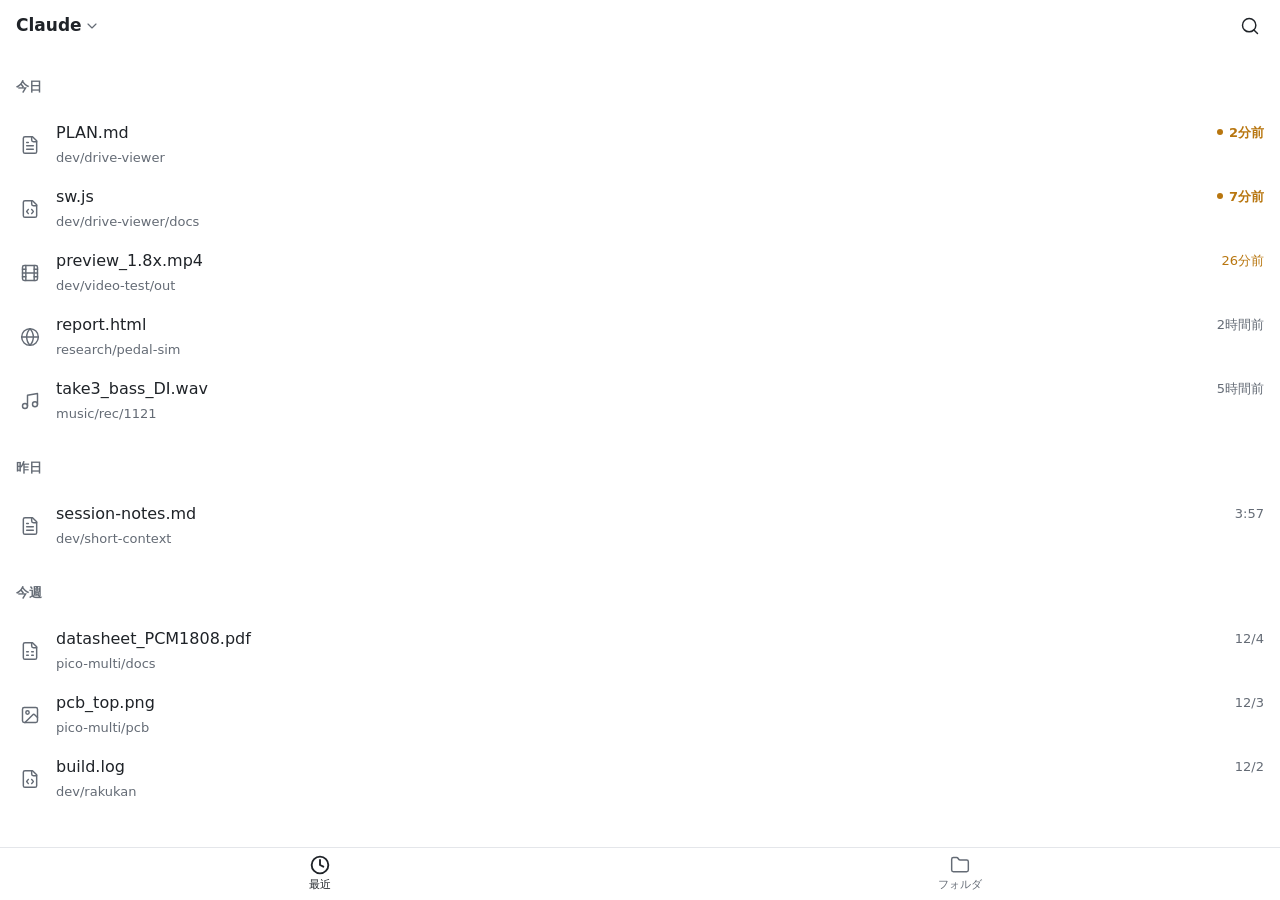
==== docs/mock/index.html @ 8215959f "画面設計のモックを追加（最近・フォルダ・ビューア・編集・競合ダイアログ） Co-Authored-By: Claude Opus 5.5 <noreply@anthropic.com> Claude-" ====
<!doctype html>
<html lang="ja">
<head>
<meta charset="utf-8">
<meta name="viewport" content="width=device-width, initial-scale=1, viewport-fit=cover">
<meta name="color-scheme" content="light dark">
<meta name="theme-color" content="#ffffff" media="(prefers-color-scheme: light)">
<meta name="theme-color" content="#1b1e23" media="(prefers-color-scheme: dark)">
<meta name="apple-mobile-web-app-capable" content="yes">
<title>Drive Viewer モック</title>
<style>
/* ===== tokens ===== */
:root {
  --paper: #ffffff;
  --paper-2: #f3f4f6;
  --ink: #1f2328;
  --ink-2: #646b75;
  --line: #e4e6ea;
  --fresh: #b8760f;       /* 琥珀：更新されたばかり（明るい地ではコントラストのため濃く） */
  --fresh-bg: #fbf1df;
  --focus: #2f6fdf;
  --target: 44px;
  --pad: 16px;
  --bar: 52px;
  --ease: cubic-bezier(.2, .7, .2, 1);
}
@media (prefers-color-scheme: dark) {
  :root {
    --paper: #1b1e23;
    --paper-2: #23272d;
    --ink: #e9eaec;
    --ink-2: #9aa1ab;
    --line: #2e333a;
    --fresh: #e3a23f;
    --fresh-bg: #3a2e1a;
    --focus: #7aa7ff;
  }
}
* { box-sizing: border-box; }
[hidden] { display: none !important; }
html, body { height: 100%; margin: 0; }
body {
  background: var(--paper); color: var(--ink);
  font: 100%/1.5 -apple-system, "Hiragino Sans", "Hiragino Kaku Gothic ProN", system-ui, sans-serif;
  -webkit-text-size-adjust: 100%;
  overflow: hidden;
}
@supports (font: -apple-system-body) { html { font: -apple-system-body; } }
button { font: inherit; color: inherit; background: none; border: 0; padding: 0; cursor: pointer; }
:focus-visible { outline: 2px solid var(--focus); outline-offset: 2px; border-radius: 6px; }
svg.i { width: 20px; height: 20px; stroke: currentColor; fill: none; stroke-width: 1.75; stroke-linecap: round; stroke-linejoin: round; flex: none; }

/* ===== stack（横スクロールスナップで積む。戻るはスワイプ） ===== */
.stack {
  position: fixed; inset: 0;
  display: flex; overflow-x: auto; overflow-y: hidden;
  scroll-snap-type: x mandatory; overscroll-behavior-x: contain;
  scrollbar-width: none;
}
.stack::-webkit-scrollbar { display: none; }
@media (prefers-reduced-motion: no-preference) { .stack { scroll-behavior: smooth; } }
.view {
  flex: 0 0 100%; height: 100%;
  scroll-snap-align: start; scroll-snap-stop: always;
  overflow-y: auto; overscroll-behavior-y: contain;
  background: var(--paper);
  padding-bottom: calc(var(--bar) + env(safe-area-inset-bottom) + 24px);
}

/* ===== top bar ===== */
.top {
  position: sticky; top: 0; z-index: 2;
  display: flex; align-items: center; gap: 4px;
  min-height: calc(var(--bar) + env(safe-area-inset-top));
  padding: env(safe-area-inset-top) max(8px, env(safe-area-inset-right)) 0 max(8px, env(safe-area-inset-left));
  background: color-mix(in srgb, var(--paper) 92%, transparent);
  -webkit-backdrop-filter: blur(12px); backdrop-filter: blur(12px);
  border-bottom: 1px solid transparent;
}
.view.scrolled .top { border-bottom-color: var(--line); }
.top .title { flex: 1; min-width: 0; font-weight: 600; font-size: 1.0625rem; white-space: nowrap; overflow: hidden; text-overflow: ellipsis; }
.icon-btn { display: inline-grid; place-items: center; min-width: var(--target); min-height: var(--target); border-radius: 10px; color: var(--ink); }
.icon-btn:active { background: var(--paper-2); }
.scope { display: inline-flex; align-items: center; gap: 2px; min-height: var(--target); padding: 0 8px; font-weight: 600; font-size: 1.0625rem; border-radius: 10px; }
.scope:active { background: var(--paper-2); }
.scope svg { width: 16px; height: 16px; color: var(--ink-2); }

/* ===== list ===== */
.group-h {
  position: sticky; top: calc(var(--bar) + env(safe-area-inset-top)); z-index: 1;
  padding: 14px var(--pad) 6px; font-size: .8125rem; color: var(--ink-2);
  background: var(--paper);
}
.rows { list-style: none; margin: 0; padding: 0; }
.row {
  display: grid; grid-template-columns: 28px 1fr auto; column-gap: 12px; align-items: center;
  width: 100%; min-height: 60px; padding: 8px var(--pad); text-align: left;
  content-visibility: auto; contain-intrinsic-size: auto 60px;
}
.row:active { background: var(--paper-2); }
.row + .row { box-shadow: inset 0 1px 0 var(--line); }
.row .ico { color: var(--ink-2); display: grid; place-items: center; }
.row .name { font-size: 1rem; word-break: break-all; display: -webkit-box; -webkit-line-clamp: 2; -webkit-box-orient: vertical; overflow: hidden; }
.row .path { font-size: .8125rem; color: var(--ink-2); white-space: nowrap; overflow: hidden; text-overflow: ellipsis; }
.row time { font-size: .8125rem; color: var(--ink-2); font-variant-numeric: tabular-nums; white-space: nowrap; align-self: start; padding-top: 2px; }
.row.fresh time { color: var(--fresh); font-weight: 600; }
.row.fresh time::before { content: ""; display: inline-block; width: 6px; height: 6px; border-radius: 50%; background: var(--fresh); margin-right: 6px; vertical-align: 2px; }
.row.warm time { color: var(--fresh); }

/* 新着ピル */
.pill {
  position: sticky; top: calc(var(--bar) + env(safe-area-inset-top) + 8px); z-index: 3;
  display: flex; justify-content: center; height: 0; overflow: visible;
}
.pill button {
  height: 36px; padding: 0 14px; border-radius: 18px;
  background: var(--fresh); color: #1b1300; font-size: .875rem; font-weight: 600;
  display: inline-flex; align-items: center; gap: 6px;
  translate: 0 -60px; opacity: 0; transition: translate .3s var(--ease), opacity .2s;
}
.pill.show button { translate: 0 0; opacity: 1; }
.pill svg { width: 16px; height: 16px; }

/* ===== bottom tabs ===== */
.tabs {
  position: fixed; left: 0; right: 0; bottom: 0; z-index: 5;
  display: grid; grid-template-columns: 1fr 1fr;
  padding: 0 env(safe-area-inset-right) env(safe-area-inset-bottom) env(safe-area-inset-left);
  background: color-mix(in srgb, var(--paper) 92%, transparent);
  -webkit-backdrop-filter: blur(12px); backdrop-filter: blur(12px);
  border-top: 1px solid var(--line);
  transition: translate .25s var(--ease);
}
.tabs.hide { translate: 0 110%; }
.tabs button { min-height: var(--bar); display: flex; flex-direction: column; align-items: center; justify-content: center; gap: 2px; font-size: .6875rem; color: var(--ink-2); }
.tabs button[aria-current="page"] { color: var(--ink); }
.tabs button[aria-current="page"] svg { stroke-width: 2.25; }

/* ===== viewer ===== */
.seg { display: inline-flex; padding: 2px; border-radius: 9px; background: var(--paper-2); }
.seg button { min-height: 32px; padding: 0 12px; border-radius: 7px; font-size: .875rem; color: var(--ink-2); }
.seg button[aria-pressed="true"] { background: var(--paper); color: var(--ink); box-shadow: 0 0 0 1px var(--line); }
.subbar { display: flex; align-items: center; gap: 8px; padding: 6px var(--pad) 10px; }
.subbar .meta { flex: 1; font-size: .8125rem; color: var(--ink-2); }
.subbar .meta.fresh { color: var(--fresh); }

.doc { padding: 4px var(--pad) 24px; max-width: 42rem; }
.doc h1 { font-size: 1.5rem; line-height: 1.3; margin: .4em 0 .6em; }
.doc h2 { font-size: 1.1875rem; line-height: 1.35; margin: 1.6em 0 .5em; padding-top: .6em; border-top: 1px solid var(--line); }
.doc p, .doc li { line-height: 1.75; }
.doc code { font: .875em ui-monospace, "SF Mono", Menlo, monospace; background: var(--paper-2); padding: .1em .35em; border-radius: 4px; }
.doc pre { background: var(--paper-2); padding: 12px; border-radius: 8px; overflow-x: auto; }
.doc pre code { background: none; padding: 0; }
.doc table { border-collapse: collapse; font-size: .875rem; display: block; overflow-x: auto; }
.doc th, .doc td { border-bottom: 1px solid var(--line); padding: 6px 10px; text-align: left; vertical-align: top; }
.raw { margin: 0; padding: 4px var(--pad) 24px; font: .8125rem/1.65 ui-monospace, "SF Mono", Menlo, monospace; white-space: pre-wrap; word-break: break-word; tab-size: 2; }
.edit {
  display: block; width: 100%; min-height: 70vh; border: 0; outline: 0; resize: none;
  padding: 4px var(--pad) 24px; background: var(--paper); color: var(--ink);
  font: .875rem/1.65 ui-monospace, "SF Mono", Menlo, monospace;
  field-sizing: content;
}
.editbar {
  position: sticky; bottom: 0; display: flex; gap: 8px; justify-content: flex-end;
  padding: 8px var(--pad) calc(8px + env(safe-area-inset-bottom));
  background: var(--paper); border-top: 1px solid var(--line);
}
.btn { min-height: var(--target); padding: 0 18px; border-radius: 10px; font-weight: 600; }
.btn.ghost { color: var(--ink-2); }
.btn.solid { background: var(--ink); color: var(--paper); }

.player { padding: 0 var(--pad); }
.player video, .player audio { display: block; width: 100%; border-radius: 10px; background: #000; }
.player video { aspect-ratio: 16 / 9; }
.chips { display: flex; gap: 6px; padding: 12px 0; overflow-x: auto; scrollbar-width: none; }
.chips button { min-height: 36px; min-width: 52px; padding: 0 10px; border-radius: 18px; border: 1px solid var(--line); font-size: .875rem; font-variant-numeric: tabular-nums; color: var(--ink-2); }
.chips button[aria-pressed="true"] { border-color: var(--ink); color: var(--ink); font-weight: 600; }
.kv { display: grid; grid-template-columns: auto 1fr; gap: 6px 16px; margin: 8px 0 0; font-size: .875rem; }
.kv dt { color: var(--ink-2); }
.kv dd { margin: 0; word-break: break-all; }

.frame { display: block; width: 100%; height: calc(100dvh - var(--bar) - 60px - env(safe-area-inset-top)); border: 0; background: #fff; }

.pdf { padding: 0 var(--pad); display: grid; gap: 12px; }
.pdf .page { aspect-ratio: 1 / 1.414; background: #fff; border-radius: 4px; box-shadow: 0 0 0 1px var(--line); padding: 10%; color: #222; font-size: .75rem; }
.pdf .page i { display: block; height: .6em; margin: .8em 0; background: #ddd; border-radius: 2px; }
.pageno { position: sticky; bottom: calc(16px + env(safe-area-inset-bottom)); margin-left: auto; margin-right: var(--pad); width: max-content; padding: 4px 10px; border-radius: 12px; background: color-mix(in srgb, var(--ink) 80%, transparent); color: var(--paper); font-size: .75rem; font-variant-numeric: tabular-nums; }

/* ===== popover / toast ===== */
[popover] { border: 0; padding: 6px; border-radius: 14px; background: var(--paper); color: var(--ink); box-shadow: 0 8px 28px rgba(0,0,0,.18), 0 0 0 1px var(--line); min-width: 240px; }
[popover]::backdrop { background: rgba(0,0,0,.08); }
#scopeMenu { position: fixed; inset: auto; top: calc(var(--bar) + env(safe-area-inset-top) + 4px); left: 8px; margin: 0; }
#moreMenu { position: fixed; inset: auto; top: calc(var(--bar) + env(safe-area-inset-top) + 4px); right: 8px; margin: 0; }
.menu button { display: flex; align-items: center; gap: 12px; width: 100%; min-height: var(--target); padding: 0 12px; border-radius: 9px; text-align: left; }
.menu button:active { background: var(--paper-2); }
.menu .check { margin-left: auto; color: var(--fresh); }
.menu hr { border: 0; border-top: 1px solid var(--line); margin: 4px 6px; }
.menu .path { padding: 8px 12px; font-size: .8125rem; color: var(--ink-2); word-break: break-all; }

.toast {
  position: fixed; left: 50%; bottom: calc(16px + env(safe-area-inset-bottom)); z-index: 10;
  display: flex; align-items: center; gap: 4px; padding: 4px 4px 4px 16px;
  border-radius: 14px; background: var(--ink); color: var(--paper);
  font-size: .9375rem; white-space: nowrap; width: max-content; translate: -50% 140%; transition: translate .3s var(--ease);
  max-width: calc(100% - 32px);
}
.toast.show { translate: -50% 0; }
.toast button { min-height: 40px; padding: 0 12px; border-radius: 10px; color: var(--fresh); font-weight: 600; }

dialog { border: 0; border-radius: 16px; padding: 20px; max-width: min(340px, calc(100% - 32px)); background: var(--paper); color: var(--ink); box-shadow: 0 12px 40px rgba(0,0,0,.25); }
dialog::backdrop { background: rgba(0,0,0,.35); }
dialog h3 { margin: 0 0 6px; font-size: 1.0625rem; }
dialog p { margin: 0 0 16px; color: var(--ink-2); font-size: .9375rem; line-height: 1.6; }
dialog .acts { display: grid; gap: 8px; }

.search { padding: 0 var(--pad) 8px; }
.search input { width: 100%; min-height: var(--target); border: 0; border-radius: 10px; background: var(--paper-2); color: var(--ink); padding: 0 12px; font: inherit; }
.empty { padding: 48px var(--pad); color: var(--ink-2); text-align: center; }
</style>
</head>
<body>

<div class="stack" id="stack"></div>

<nav class="tabs" id="tabs" aria-label="表示の切り替え">
  <button data-tab="recent" aria-current="page"><svg class="i"><use href="#i-clock"/></svg>最近</button>
  <button data-tab="folders"><svg class="i"><use href="#i-folder"/></svg>フォルダ</button>
</nav>

<div popover id="scopeMenu" class="menu"></div>
<div popover id="moreMenu" class="menu"></div>
<div class="toast" id="toast" role="status"><span id="toastText"></span><button id="toastAct"></button></div>
<dialog id="conflict">
  <h3>エージェントが先に更新しています</h3>
  <p>開いてから 2 分の間に、このファイルは別の場所で書き換えられました。</p>
  <div class="acts">
    <button class="btn solid" data-c="reload">最新を読み込む（編集を破棄）</button>
    <button class="btn" style="box-shadow:0 0 0 1px var(--line)" data-c="overwrite">自分の編集で上書き</button>
    <button class="btn ghost" data-c="cancel">戻る</button>
  </div>
</dialog>

<!-- lucide のアイコン（ISC）。必要な分だけ inline -->
<svg width="0" height="0" style="position:absolute">
  <symbol id="i-clock" viewBox="0 0 24 24"><circle cx="12" cy="12" r="10"/><path d="M12 6v6l4 2"/></symbol>
  <symbol id="i-folder" viewBox="0 0 24 24"><path d="M20 20a2 2 0 0 0 2-2V8a2 2 0 0 0-2-2h-7.9a2 2 0 0 1-1.69-.9L9.6 3.9A2 2 0 0 0 7.93 3H4a2 2 0 0 0-2 2v13a2 2 0 0 0 2 2Z"/></symbol>
  <symbol id="i-file-text" viewBox="0 0 24 24"><path d="M15 2H6a2 2 0 0 0-2 2v16a2 2 0 0 0 2 2h12a2 2 0 0 0 2-2V7Z"/><path d="M14 2v4a2 2 0 0 0 2 2h4"/><path d="M10 9H8"/><path d="M16 13H8"/><path d="M16 17H8"/></symbol>
  <symbol id="i-file-code" viewBox="0 0 24 24"><path d="M10 12.5 8 15l2 2.5"/><path d="m14 12.5 2 2.5-2 2.5"/><path d="M14 2v4a2 2 0 0 0 2 2h4"/><path d="M15 2H6a2 2 0 0 0-2 2v16a2 2 0 0 0 2 2h12a2 2 0 0 0 2-2V7z"/></symbol>
  <symbol id="i-film" viewBox="0 0 24 24"><rect width="18" height="18" x="3" y="3" rx="2"/><path d="M7 3v18"/><path d="M3 7.5h4"/><path d="M3 12h18"/><path d="M3 16.5h4"/><path d="M17 3v18"/><path d="M17 7.5h4"/><path d="M17 16.5h4"/></symbol>
  <symbol id="i-music" viewBox="0 0 24 24"><path d="M9 18V5l12-2v13"/><circle cx="6" cy="18" r="3"/><circle cx="18" cy="16" r="3"/></symbol>
  <symbol id="i-image" viewBox="0 0 24 24"><rect width="18" height="18" x="3" y="3" rx="2" ry="2"/><circle cx="9" cy="9" r="2"/><path d="m21 15-3.086-3.086a2 2 0 0 0-2.828 0L6 21"/></symbol>
  <symbol id="i-pdf" viewBox="0 0 24 24"><path d="M15 2H6a2 2 0 0 0-2 2v16a2 2 0 0 0 2 2h12a2 2 0 0 0 2-2V7Z"/><path d="M14 2v4a2 2 0 0 0 2 2h4"/><path d="M8 13h2"/><path d="M8 17h2"/><path d="M14 13h2"/><path d="M14 17h2"/></symbol>
  <symbol id="i-globe" viewBox="0 0 24 24"><circle cx="12" cy="12" r="10"/><path d="M12 2a14.5 14.5 0 0 0 0 20 14.5 14.5 0 0 0 0-20"/><path d="M2 12h20"/></symbol>
  <symbol id="i-search" viewBox="0 0 24 24"><circle cx="11" cy="11" r="8"/><path d="m21 21-4.3-4.3"/></symbol>
  <symbol id="i-chev-l" viewBox="0 0 24 24"><path d="m15 18-6-6 6-6"/></symbol>
  <symbol id="i-chev-d" viewBox="0 0 24 24"><path d="m6 9 6 6 6-6"/></symbol>
  <symbol id="i-chev-r" viewBox="0 0 24 24"><path d="m9 18 6-6-6-6"/></symbol>
  <symbol id="i-more" viewBox="0 0 24 24"><circle cx="12" cy="12" r="1"/><circle cx="19" cy="12" r="1"/><circle cx="5" cy="12" r="1"/></symbol>
  <symbol id="i-pencil" viewBox="0 0 24 24"><path d="M21.174 6.812a1 1 0 0 0-3.986-3.987L3.842 16.174a2 2 0 0 0-.5.83l-1.321 4.352a.5.5 0 0 0 .623.622l4.353-1.32a2 2 0 0 0 .83-.497z"/><path d="m15 5 4 4"/></symbol>
  <symbol id="i-arrow-up" viewBox="0 0 24 24"><path d="m5 12 7-7 7 7"/><path d="M12 19V5"/></symbol>
  <symbol id="i-check" viewBox="0 0 24 24"><path d="M20 6 9 17l-5-5"/></symbol>
  <symbol id="i-pin" viewBox="0 0 24 24"><path d="M12 17v5"/><path d="M9 10.76a2 2 0 0 1-1.11 1.79l-1.78.9A2 2 0 0 0 5 15.24V16a1 1 0 0 0 1 1h12a1 1 0 0 0 1-1v-.76a2 2 0 0 0-1.11-1.79l-1.78-.9A2 2 0 0 1 15 10.76V7a1 1 0 0 1 1-1 2 2 0 0 0 0-4H8a2 2 0 0 0 0 4 1 1 0 0 1 1 1z"/></symbol>
  <symbol id="i-hard-drive" viewBox="0 0 24 24"><path d="M22 12H2"/><path d="M5.45 5.11 2 12v6a2 2 0 0 0 2 2h16a2 2 0 0 0 2-2v-6l-3.45-6.89A2 2 0 0 0 16.76 4H7.24a2 2 0 0 0-1.79 1.11z"/><path d="M6 16h.01"/><path d="M10 16h.01"/></symbol>
  <symbol id="i-external" viewBox="0 0 24 24"><path d="M15 3h6v6"/><path d="M10 14 21 3"/><path d="M18 13v6a2 2 0 0 1-2 2H5a2 2 0 0 1-2-2V8a2 2 0 0 1 2-2h3"/></symbol>
  <symbol id="i-link" viewBox="0 0 24 24"><path d="M10 13a5 5 0 0 0 7.54.54l3-3a5 5 0 0 0-7.07-7.07l-1.72 1.71"/><path d="M14 11a5 5 0 0 0-7.54-.54l-3 3a5 5 0 0 0 7.07 7.07l1.71-1.71"/></symbol>
</svg>

<script>
/* ===================== モックデータ ===================== */
const now = Date.now();
const min = 60e3, hr = 60 * min, day = 24 * hr;
const MD = `# drive-viewer 計画

スマホで、エージェントが書いた Drive 上のファイルをすぐ開くための PWA。

## 一覧

- **最近**：フォルダを横断して \`modifiedTime desc\`
- **フォルダ**：たどって開く。ピン留めあり

| 種別 | 表示 |
|---|---|
| md | 表示 ⇄ 生、簡易編集 |
| HTML | 描画 ⇄ 生 |
| 動画・音声 | OS 標準のプレーヤー |

## 保存

保存前に \`version\` を見て、開いた後に書き換えられていたら上書きしない。

\`\`\`js
const v = await files.get(id, "version");
if (v !== opened) return conflict();
\`\`\`
`;
const FILES = [
  { id: "plan", name: "PLAN.md", path: "dev/drive-viewer", t: now - 2 * min, kind: "md", body: MD, size: "6.1 KB" },
  { id: "sw", name: "sw.js", path: "dev/drive-viewer/docs", t: now - 7 * min, kind: "code", body: `// stream/{fileId} を Drive の alt=media に中継する\nself.addEventListener("fetch", (e) => {\n  const m = new URL(e.request.url).pathname.match(/\\/stream\\/([\\w-]+)$/);\n  if (m) e.respondWith(stream(e.request, m[1]));\n});\n`, size: "1.9 KB" },
  { id: "prev", name: "preview_1.8x.mp4", path: "dev/video-test/out", t: now - 26 * min, kind: "video", size: "84.2 MB", dur: "4:52" },
  { id: "rep", name: "report.html", path: "research/pedal-sim", t: now - 2.5 * hr, kind: "html", size: "38 KB" },
  { id: "take", name: "take3_bass_DI.wav", path: "music/rec/1121", t: now - 5 * hr, kind: "audio", size: "41.7 MB", dur: "3:58" },
  { id: "notes", name: "session-notes.md", path: "dev/short-context", t: now - 1 * day - 3 * hr, kind: "md", body: "# メモ\n\n- 履歴の圧縮は 3 段階で\n- 選択読みの閾値を下げる\n", size: "1.2 KB" },
  { id: "spec", name: "datasheet_PCM1808.pdf", path: "pico-multi/docs", t: now - 1 * day - 9 * hr, kind: "pdf", size: "512 KB", pages: 6 },
  { id: "img", name: "pcb_top.png", path: "pico-multi/pcb", t: now - 3 * day, kind: "image", size: "2.3 MB" },
  { id: "log", name: "build.log", path: "dev/rakukan", t: now - 4 * day, kind: "code", body: "Compiling rakukan v0.14.0\n    Finished release [optimized] target(s) in 41.2s\n", size: "88 KB" },
];
const NEWCOMERS = [
  { id: "rev", name: "review.md", path: "dev/drive-viewer", t: 0, kind: "md", body: "# レビュー\n\n- 新着ピルは位置を動かさない\n- トーストは 1 つだけ\n", size: "0.8 KB" },
  { id: "shot", name: "mock_iphone.png", path: "dev/drive-viewer/shots", t: 0, kind: "image", size: "410 KB" },
];
const FOLDERS = {
  "": { pins: ["Claude", "Claude/dev", "Claude/research"], dirs: ["Claude", "Music", "大学"] },
  "Claude": { dirs: ["dev", "memory", "research", "pico-multi", "music"], files: [] },
  "Claude/dev": { dirs: ["drive-viewer", "rakukan", "short-context", "video-test"], files: [] },
  "Claude/dev/drive-viewer": { dirs: ["docs", "worker", "shots"], files: ["plan", "rev"] },
};
const ICON = { md: "i-file-text", code: "i-file-code", video: "i-film", audio: "i-music", image: "i-image", pdf: "i-pdf", html: "i-globe" };

/* ===================== 小物 ===================== */
const $ = (s, el = document) => el.querySelector(s);
const h = (html) => { const t = document.createElement("template"); t.innerHTML = html.trim(); return t.content.firstElementChild; };
const esc = (s) => String(s).replace(/[&<>"]/g, (c) => ({ "&": "&amp;", "<": "&lt;", ">": "&gt;", '"': "&quot;" }[c]));
const icon = (id, cls = "i") => `<svg class="${cls}" aria-hidden="true"><use href="#${id}"/></svg>`;
function ago(t) {
  const s = (Date.now() - t) / 1000;
  if (s < 60) return "今";
  if (s < 3600) return Math.floor(s / 60) + "分前";
  const d = new Date(t), d0 = new Date(); d0.setHours(0, 0, 0, 0);
  if (t >= d0) return Math.floor(s / 3600) + "時間前";
  if (t >= d0 - day) return `${d.getHours()}:${String(d.getMinutes()).padStart(2, "0")}`;
  return `${d.getMonth() + 1}/${d.getDate()}`;
}
const freshness = (t) => { const s = (Date.now() - t) / 1000; return s < 600 ? "fresh" : s < 3600 ? "warm" : ""; };
function groupOf(t) {
  const d0 = new Date(); d0.setHours(0, 0, 0, 0);
  if (t >= d0) return "今日";
  if (t >= d0 - day) return "昨日";
  if (t >= d0 - 6 * day) return "今週";
  return "それより前";
}
function md(src) {
  // モック用の最小 Markdown（本番は marked + DOMPurify）
  const lines = src.split("\n"); let out = "", i = 0;
  const inline = (s) => esc(s).replace(/`([^`]+)`/g, "<code>$1</code>").replace(/\*\*([^*]+)\*\*/g, "<strong>$1</strong>");
  while (i < lines.length) {
    const l = lines[i];
    if (l.startsWith("```")) { let b = ""; i++; while (i < lines.length && !lines[i].startsWith("```")) b += lines[i++] + "\n"; i++; out += `<pre><code>${esc(b)}</code></pre>`; continue; }
    if (/^#{1,3} /.test(l)) { const n = l.match(/^#+/)[0].length; out += `<h${n}>${inline(l.slice(n + 1))}</h${n}>`; i++; continue; }
    if (l.startsWith("|")) { const rows = []; while (i < lines.length && lines[i].startsWith("|")) rows.push(lines[i++]); const cells = (r) => r.split("|").slice(1, -1).map((c) => c.trim()); out += "<table><thead><tr>" + cells(rows[0]).map((c) => `<th>${inline(c)}</th>`).join("") + "</tr></thead><tbody>" + rows.slice(2).map((r) => "<tr>" + cells(r).map((c) => `<td>${inline(c)}</td>`).join("") + "</tr>").join("") + "</tbody></table>"; continue; }
    if (l.startsWith("- ")) { out += "<ul>"; while (i < lines.length && lines[i].startsWith("- ")) out += `<li>${inline(lines[i++].slice(2))}</li>`; out += "</ul>"; continue; }
    if (l.trim()) out += `<p>${inline(l)}</p>`;
    i++;
  }
  return out;
}

/* ===================== スタック ===================== */
const stack = $("#stack");
let tab = "recent";
let views = []; // {el, key}

function push(el, key) {
  views.push({ el, key });
  stack.append(el);
  watchScroll(el);
  history.pushState({ depth: views.length - 1 }, "");
  goTo(views.length - 1);
  syncChrome();
}
function back() { history.back(); }
addEventListener("popstate", () => {
  const depth = Math.max(0, (history.state && history.state.depth) || 0);
  goTo(depth);
});
// プログラムからの移動。終わるまでは「スワイプで戻った」判定をしない
let target = null;
function goTo(idx) {
  target = idx;
  const instant = matchMedia("(prefers-reduced-motion: reduce)").matches || document.visibilityState !== "visible";
  stack.scrollTo({ left: stack.clientWidth * idx, behavior: instant ? "instant" : "smooth" });
  if (instant) settleNow();
}
// スワイプで戻ったら、通り過ぎたビューを捨てる（スクロールが止まったところを正とする）
let settle;
stack.addEventListener("scroll", () => {
  clearTimeout(settle);
  settle = setTimeout(settleNow, 120);
}, { passive: true });
function settleNow() {
    const idx = Math.round(stack.scrollLeft / stack.clientWidth);
    if (target !== null && idx !== target) return; // まだ移動中
    target = null;
    if (idx < views.length - 1) {
      const drop = views.length - 1 - idx;
      views.splice(idx + 1).forEach((v) => v.el.remove());
      if (history.state && history.state.depth > idx) history.go(-drop);
    }
    views.forEach((v, i) => (v.el.inert = i !== idx));
    syncChrome();
}

function syncChrome() {
  const idx = Math.round(stack.scrollLeft / stack.clientWidth);
  const top = views[views.length - 1];
  $("#tabs").classList.toggle("hide", views.length > 1);
  document.title = (top && top.key) || "Drive Viewer";
}
function watchScroll(el) {
  el.addEventListener("scroll", () => el.classList.toggle("scrolled", el.scrollTop > 4), { passive: true });
}
function resetTo(el, key) {
  views.forEach((v) => v.el.remove()); views = [];
  views.push({ el, key }); stack.append(el); watchScroll(el);
  stack.scrollTo({ left: 0 });
  history.replaceState({ depth: 0 }, "");
  syncChrome();
}

/* ===================== 最近 ===================== */
let scope = "Claude";
let files = FILES.slice();
let pending = [];

function rowHTML(f) {
  return `<li><button class="row ${freshness(f.t)}" data-id="${f.id}">
    <span class="ico">${icon(ICON[f.kind])}</span>
    <span><span class="name">${esc(f.name)}</span><span class="path">${esc(f.path)}</span></span>
    <time datetime="${new Date(f.t).toISOString()}">${ago(f.t)}</time>
  </button></li>`;
}
function recentView() {
  const v = h(`<section class="view" aria-label="最近">
    <header class="top">
      <button class="scope" popovertarget="scopeMenu" aria-label="範囲: ${esc(scope)}">${esc(scope)}${icon("i-chev-d")}</button>
      <span class="title"></span>
      <button class="icon-btn" data-act="search" aria-label="検索">${icon("i-search")}</button>
    </header>
    <div class="pill"><button data-act="newer">${icon("i-arrow-up")}<span></span></button></div>
    <div class="list"></div>
  </section>`);
  renderRecent(v);
  return v;
}
function renderRecent(v) {
  const list = $(".list", v); list.innerHTML = "";
  const sorted = files.slice().sort((a, b) => b.t - a.t);
  let g = null, ul = null;
  for (const f of sorted) {
    const gg = groupOf(f.t);
    if (gg !== g) { g = gg; list.append(h(`<h2 class="group-h">${g}</h2>`)); ul = h(`<ul class="rows"></ul>`); list.append(ul); }
    ul.append(h(rowHTML(f)));
  }
  $(".pill", v).classList.toggle("show", pending.length > 0);
  $(".pill span", v).textContent = `新着 ${pending.length} 件`;
}

/* ===================== フォルダ ===================== */
function folderView(path) {
  const node = FOLDERS[path] || { dirs: [], files: [] };
  const title = path ? path.split("/").pop() : "フォルダ";
  const v = h(`<section class="view" aria-label="${esc(title)}">
    <header class="top">
      ${path ? `<button class="icon-btn" data-act="back" aria-label="戻る">${icon("i-chev-l")}</button>` : ""}
      <span class="title" style="${path ? "" : "padding-left:8px"}">${esc(title)}</span>
      <button class="icon-btn" aria-label="並べ替え">${icon("i-more")}</button>
    </header>
    <div class="list"></div>
  </section>`);
  const list = $(".list", v);
  if (!path) {
    list.append(h(`<h2 class="group-h">ピン留め</h2>`));
    const ul = h(`<ul class="rows"></ul>`);
    node.pins.forEach((p) => ul.append(h(`<li><button class="row" data-dir="${esc(p)}"><span class="ico">${icon("i-pin")}</span><span><span class="name">${esc(p.split("/").pop())}</span><span class="path">${esc(p)}</span></span><span>${icon("i-chev-r")}</span></button></li>`)));
    list.append(ul);
    list.append(h(`<h2 class="group-h">マイドライブ</h2>`));
  }
  const ul = h(`<ul class="rows"></ul>`);
  (node.dirs || []).forEach((d) => {
    const full = path ? path + "/" + d : d;
    ul.append(h(`<li><button class="row" data-dir="${esc(full)}"><span class="ico">${icon("i-folder")}</span><span><span class="name">${esc(d)}</span></span><span style="color:var(--ink-2)">${icon("i-chev-r")}</span></button></li>`));
  });
  (node.files || []).forEach((id) => { const f = [...FILES, ...NEWCOMERS].find((x) => x.id === id); if (f) ul.append(h(rowHTML(f))); });
  if (!ul.children.length) list.append(h(`<p class="empty">このフォルダは空です</p>`)); else list.append(ul);
  return v;
}

/* ===================== ビューア ===================== */
function viewerView(f) {
  const textual = ["md", "code", "html"].includes(f.kind);
  const modes = f.kind === "md" ? ["表示", "生"] : f.kind === "html" ? ["描画", "生"] : null;
  const v = h(`<section class="view" aria-label="${esc(f.name)}">
    <header class="top">
      <button class="icon-btn" data-act="back" aria-label="戻る">${icon("i-chev-l")}</button>
      <span class="title">${esc(f.name)}</span>
      ${textual && f.kind !== "html" ? `<button class="icon-btn" data-act="edit" aria-label="編集">${icon("i-pencil")}</button>` : ""}
      <button class="icon-btn" data-act="more" aria-label="その他">${icon("i-more")}</button>
    </header>
    <div class="subbar">
      <span class="meta ${freshness(f.t) === "fresh" ? "fresh" : ""}">${ago(f.t)}に更新 ・ ${esc(f.size)}</span>
      ${modes ? `<div class="seg" role="group" aria-label="表示モード">${modes.map((m, i) => `<button aria-pressed="${i === 0}" data-mode="${i}">${m}</button>`).join("")}</div>` : ""}
    </div>
    <div class="body"></div>
  </section>`);
  v._file = f;
  renderBody(v, 0);
  return v;
}
function renderBody(v, mode) {
  const f = v._file, body = $(".body", v);
  if (f.kind === "md") body.innerHTML = mode === 0 ? `<article class="doc">${md(f.body)}</article>` : `<pre class="raw">${esc(f.body)}</pre>`;
  else if (f.kind === "code") body.innerHTML = `<pre class="raw">${esc(f.body)}</pre>`;
  else if (f.kind === "html") {
    const src = `<!doctype html><meta name=viewport content="width=device-width"><body style="font:15px system-ui;margin:16px;color:#222"><h2 style="margin:0 0 8px">Fuzz Face 改造の比較</h2><p>R3 を 100k → 47k にしたときの倍音。</p><svg viewBox="0 0 300 120" style="width:100%"><polyline fill="none" stroke="#2f6fdf" stroke-width="2" points="0,100 30,40 60,70 90,30 120,80 150,50 180,90 210,60 240,95 270,70 300,100"/><polyline fill="none" stroke="#b8760f" stroke-width="2" points="0,100 30,55 60,60 90,45 120,70 150,62 180,80 210,72 240,88 270,80 300,100"/></svg></body>`;
    body.innerHTML = mode === 0 ? `<iframe class="frame" sandbox="allow-scripts" title="${esc(f.name)}"></iframe>` : `<pre class="raw">${esc(src)}</pre>`;
    if (mode === 0) $("iframe", body).srcdoc = src;
  }
  else if (f.kind === "video" || f.kind === "audio") {
    body.innerHTML = `<div class="player">
      ${f.kind === "video" ? `<video controls playsinline preload="none"></video>` : `<audio controls preload="none"></audio>`}
      <div class="chips" role="group" aria-label="再生速度">${[0.75, 1, 1.25, 1.5, 1.8, 2].map((r) => `<button aria-pressed="${r === 1}" data-rate="${r}">${r}×</button>`).join("")}</div>
      <dl class="kv"><dt>長さ</dt><dd>${f.dur}</dd><dt>サイズ</dt><dd>${f.size}</dd><dt>場所</dt><dd>${esc(f.path)}</dd></dl>
    </div>`;
  }
  else if (f.kind === "pdf") {
    body.innerHTML = `<div class="pdf">${Array.from({ length: f.pages }, (_, i) => `<div class="page" data-p="${i + 1}"><b>PCM1808</b><i style="width:70%"></i><i></i><i style="width:85%"></i><i></i><i style="width:60%"></i></div>`).join("")}</div><div class="pageno">1 / ${f.pages}</div>`;
    const io = new IntersectionObserver((es) => es.forEach((e) => e.isIntersecting && ($(".pageno", body).textContent = `${e.target.dataset.p} / ${f.pages}`)), { root: v, threshold: 0.5 });
    body.querySelectorAll(".page").forEach((p) => io.observe(p));
  }
  else if (f.kind === "image") body.innerHTML = `<div style="padding:0 var(--pad)"><div style="aspect-ratio:4/3;border-radius:8px;background:var(--paper-2);display:grid;place-items:center;color:var(--ink-2)">${icon("i-image")}</div></div>`;
}
function enterEdit(v) {
  const f = v._file;
  $(".subbar", v).hidden = true;
  $('[data-act="edit"]', v).hidden = true;
  const body = $(".body", v);
  body.innerHTML = `<textarea class="edit" spellcheck="false" aria-label="${esc(f.name)} を編集"></textarea>
    <div class="editbar"><button class="btn ghost" data-act="discard">破棄</button><button class="btn solid" data-act="save">保存</button></div>`;
  const ta = $("textarea", body); ta.value = f.body; ta.focus({ preventScroll: true });
}
function leaveEdit(v) { $(".subbar", v).hidden = false; $('[data-act="edit"]', v).hidden = false; renderBody(v, 0); $$seg(v, 0); }
const $$seg = (v, m) => v.querySelectorAll(".seg button").forEach((b) => b.setAttribute("aria-pressed", b.dataset.mode == m));

/* ===================== トースト ===================== */
let toastTimer;
function toast(text, act, fn) {
  $("#toastText").textContent = text;
  const b = $("#toastAct"); b.textContent = act || ""; b.hidden = !act; b.onclick = () => { hideToast(); fn && fn(); };
  $("#toast").classList.add("show");
  clearTimeout(toastTimer); toastTimer = setTimeout(hideToast, act ? 8000 : 2500);
}
const hideToast = () => $("#toast").classList.remove("show");

/* ===================== 操作 ===================== */
document.addEventListener("click", (e) => {
  const t = e.target.closest("button"); if (!t) return;
  const v = t.closest(".view");
  if (t.dataset.tab) {
    tab = t.dataset.tab;
    document.querySelectorAll(".tabs button").forEach((b) => b.setAttribute("aria-current", b === t ? "page" : "false"));
    resetTo(tab === "recent" ? recentView() : folderView(""), tab === "recent" ? "最近" : "フォルダ");
    return;
  }
  if (t.dataset.id) { const f = [...FILES, ...NEWCOMERS].find((x) => x.id === t.dataset.id); push(viewerView(f), f.name); if (f.id === "plan") armUpdate(); return; }
  if (t.dataset.dir) { push(folderView(t.dataset.dir), t.dataset.dir); return; }
  if (t.dataset.mode) { $$seg(v, t.dataset.mode); renderBody(v, Number(t.dataset.mode)); return; }
  if (t.dataset.rate) { t.parentElement.querySelectorAll("button").forEach((b) => b.setAttribute("aria-pressed", b === t)); const m = $("video,audio", v); if (m) m.playbackRate = Number(t.dataset.rate); return; }
  if (t.dataset.c) { $("#conflict").close(); if (t.dataset.c === "reload") { leaveEdit(views.at(-1).el); toast("最新を読み込みました"); } else if (t.dataset.c === "overwrite") { leaveEdit(views.at(-1).el); toast("保存しました"); } return; }
  switch (t.dataset.act) {
    case "back": back(); break;
    case "edit": enterEdit(v); break;
    case "discard": leaveEdit(v); break;
    case "save": $("#conflict").showModal(); break;
    case "newer": files = [...pending.map((f) => ({ ...f, t: Date.now() - 30e3 })), ...files]; pending = []; renderRecent(v); v.scrollTo({ top: 0 }); break;
    case "search": {
      if ($(".search", v)) break;
      const s = h(`<div class="search"><input type="search" placeholder="ファイル名" enterkeyhint="search" aria-label="ファイル名で検索"></div>`);
      $(".top", v).after(s); $("input", s).focus();
      $("input", s).addEventListener("input", (ev) => { const q = ev.target.value.toLowerCase(); v.querySelectorAll(".row").forEach((r) => (r.closest("li").hidden = q && !$(".name", r).textContent.toLowerCase().includes(q))); });
      break;
    }
    case "more": {
      const f = v._file, m = $("#moreMenu");
      m.innerHTML = `<div class="path">${esc("マイドライブ/Claude/" + f.path + "/" + f.name)}</div><hr>
        <button data-act="copy">${icon("i-link")}リンクをコピー</button>
        <button data-act="drive">${icon("i-external")}Driveで開く</button>`;
      m.showPopover(); break;
    }
    case "copy": $("#moreMenu").hidePopover(); toast("リンクをコピーしました"); break;
    case "drive": $("#moreMenu").hidePopover(); toast("モックなので開きません"); break;
    case "scope": break;
  }
});

// 範囲メニュー
function buildScope() {
  const m = $("#scopeMenu");
  const opts = [["Claude", "i-pin"], ["Claude/dev", "i-pin"], ["Claude/research", "i-pin"], ["マイドライブ全体", "i-hard-drive"]];
  m.innerHTML = opts.map(([o, ic]) => `<button data-scope="${esc(o)}">${icon(ic)}${esc(o)}${o === scope ? `<span class="check">${icon("i-check")}</span>` : ""}</button>`).join("");
}
$("#scopeMenu").addEventListener("beforetoggle", buildScope);
$("#scopeMenu").addEventListener("click", (e) => {
  const b = e.target.closest("[data-scope]"); if (!b) return;
  scope = b.dataset.scope; $("#scopeMenu").hidePopover();
  resetTo(recentView(), "最近");
});

// デモ：数秒後に新着が届く
setTimeout(() => { pending = NEWCOMERS.slice(); const v = views[0]; if (tab === "recent" && v) renderRecent(v.el); }, 4000);
// デモ：PLAN.md を開いて数秒後に「更新されました」
let armed = false;
function armUpdate() {
  if (armed) return; armed = true;
  setTimeout(() => {
    const top = views.at(-1);
    if (!top || !top.el._file || top.el._file.id !== "plan" || $("textarea", top.el)) { armed = false; return; }
    toast("PLAN.md が更新されました", "再読込", () => {
      const f = top.el._file; f.t = Date.now(); f.body += "\n## 追記\n\nエージェントが書き足した段落。\n";
      $(".meta", top.el).textContent = `今に更新 ・ ${f.size}`; $(".meta", top.el).classList.add("fresh");
      renderBody(top.el, 0); $$seg(top.el, 0);
    });
  }, 5000);
}
// 相対時刻を 30 秒ごとに更新
setInterval(() => document.querySelectorAll(".row time").forEach((t) => { const ts = Date.parse(t.dateTime); t.textContent = ago(ts); t.closest(".row").classList.remove("fresh", "warm"); const fr = freshness(ts); if (fr) t.closest(".row").classList.add(fr); }), 30e3);

resetTo(recentView(), "最近");
</script>
</body>
</html>
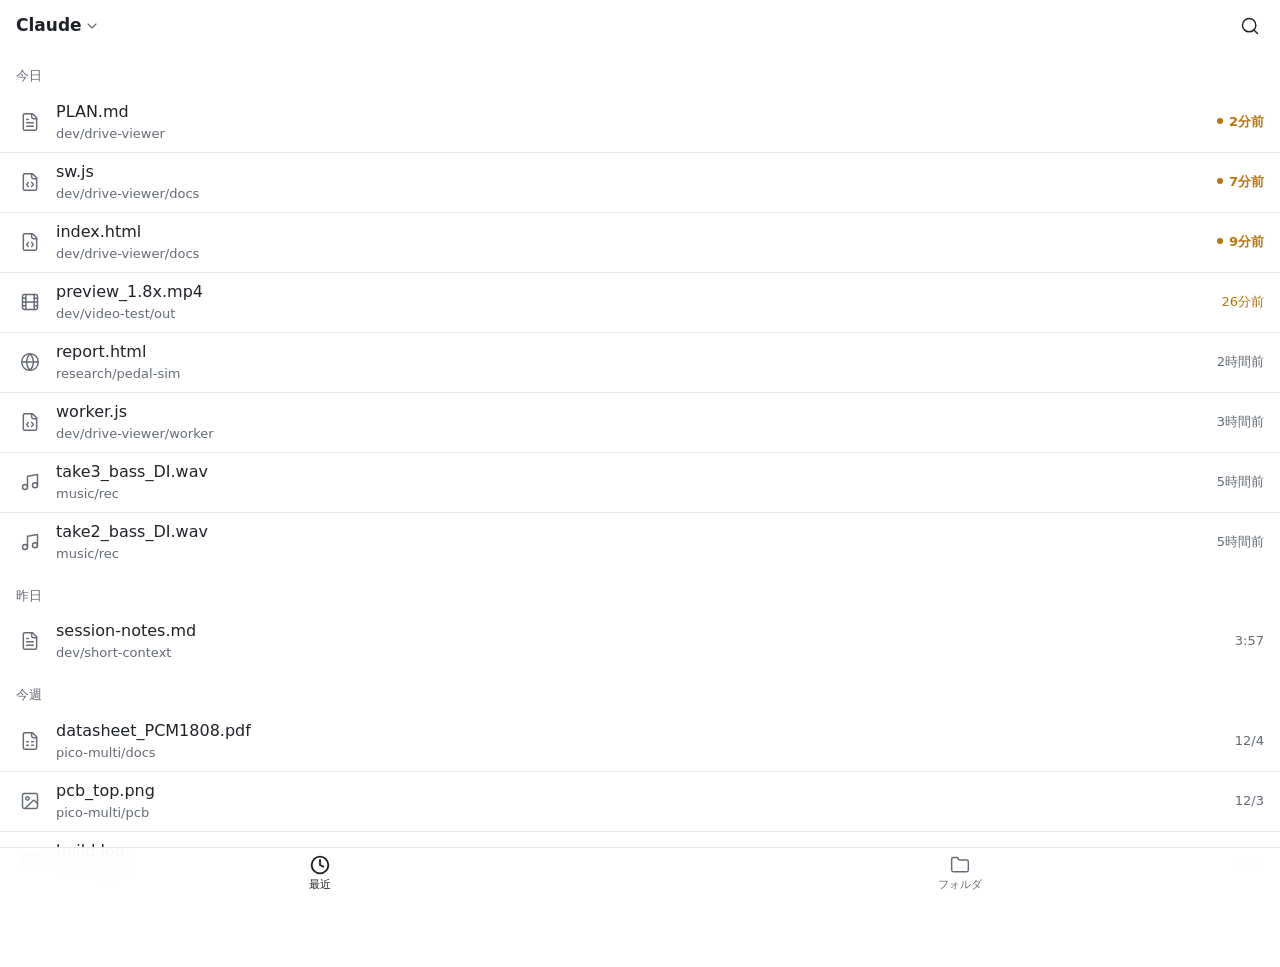
==== commit fe779652: "モック第2版（ツリー・起点から覆うシート・ミニプレーヤー）と仕様書・設計書・ADRを追加 Co-Authored-By: Claude Opus 5.5 <noreply@anthropic.com>" ====
--- a/docs/mock/index.html
+++ b/docs/mock/index.html
@@ -16,26 +16,25 @@
   --ink: #1f2328;
   --ink-2: #646b75;
   --line: #e4e6ea;
-  --fresh: #b8760f;       /* 琥珀：更新されたばかり（明るい地ではコントラストのため濃く） */
-  --fresh-bg: #fbf1df;
+  --fresh: #b8760f;
   --focus: #2f6fdf;
   --target: 44px;
   --pad: 16px;
   --bar: 52px;
-  --ease: cubic-bezier(.2, .7, .2, 1);
+  --mini: 64px;
+  --t: 150ms;                               /* 標準の速さ（前回の約2倍速） */
+  --t-fast: 110ms;
+  --out: cubic-bezier(.22, 1, .36, 1);      /* イーズアウト */
+  --shadow: 0 10px 30px rgba(0,0,0,.18), 0 0 0 1px var(--line);
 }
 @media (prefers-color-scheme: dark) {
   :root {
-    --paper: #1b1e23;
-    --paper-2: #23272d;
-    --ink: #e9eaec;
-    --ink-2: #9aa1ab;
-    --line: #2e333a;
-    --fresh: #e3a23f;
-    --fresh-bg: #3a2e1a;
-    --focus: #7aa7ff;
+    --paper: #1b1e23; --paper-2: #24282e; --ink: #e9eaec; --ink-2: #9aa1ab;
+    --line: #2e333a; --fresh: #e3a23f; --focus: #7aa7ff;
+    --shadow: 0 10px 30px rgba(0,0,0,.5), 0 0 0 1px var(--line);
   }
 }
+@media (prefers-reduced-motion: reduce) { :root { --t: 0ms; --t-fast: 0ms; } }
 * { box-sizing: border-box; }
 [hidden] { display: none !important; }
 html, body { height: 100%; margin: 0; }
@@ -43,31 +42,16 @@
   background: var(--paper); color: var(--ink);
   font: 100%/1.5 -apple-system, "Hiragino Sans", "Hiragino Kaku Gothic ProN", system-ui, sans-serif;
   -webkit-text-size-adjust: 100%;
-  overflow: hidden;
 }
 @supports (font: -apple-system-body) { html { font: -apple-system-body; } }
-button { font: inherit; color: inherit; background: none; border: 0; padding: 0; cursor: pointer; }
+button { font: inherit; color: inherit; background: none; border: 0; padding: 0; cursor: pointer; -webkit-tap-highlight-color: transparent; }
 :focus-visible { outline: 2px solid var(--focus); outline-offset: 2px; border-radius: 6px; }
 svg.i { width: 20px; height: 20px; stroke: currentColor; fill: none; stroke-width: 1.75; stroke-linecap: round; stroke-linejoin: round; flex: none; }
 
-/* ===== stack（横スクロールスナップで積む。戻るはスワイプ） ===== */
-.stack {
-  position: fixed; inset: 0;
-  display: flex; overflow-x: auto; overflow-y: hidden;
-  scroll-snap-type: x mandatory; overscroll-behavior-x: contain;
-  scrollbar-width: none;
-}
-.stack::-webkit-scrollbar { display: none; }
-@media (prefers-reduced-motion: no-preference) { .stack { scroll-behavior: smooth; } }
-.view {
-  flex: 0 0 100%; height: 100%;
-  scroll-snap-align: start; scroll-snap-stop: always;
-  overflow-y: auto; overscroll-behavior-y: contain;
-  background: var(--paper);
-  padding-bottom: calc(var(--bar) + env(safe-area-inset-bottom) + 24px);
-}
-
-/* ===== top bar ===== */
+/* ===== page（タブの中身。ページ遷移はしない） ===== */
+.page { min-height: 100%; padding-bottom: calc(var(--bar) + env(safe-area-inset-bottom) + 24px); }
+body.has-mini .page { padding-bottom: calc(var(--bar) + var(--mini) + env(safe-area-inset-bottom) + 32px); }
+
 .top {
   position: sticky; top: 0; z-index: 2;
   display: flex; align-items: center; gap: 4px;
@@ -77,7 +61,7 @@
   -webkit-backdrop-filter: blur(12px); backdrop-filter: blur(12px);
   border-bottom: 1px solid transparent;
 }
-.view.scrolled .top { border-bottom-color: var(--line); }
+.top.scrolled { border-bottom-color: var(--line); }
 .top .title { flex: 1; min-width: 0; font-weight: 600; font-size: 1.0625rem; white-space: nowrap; overflow: hidden; text-overflow: ellipsis; }
 .icon-btn { display: inline-grid; place-items: center; min-width: var(--target); min-height: var(--target); border-radius: 10px; color: var(--ink); }
 .icon-btn:active { background: var(--paper-2); }
@@ -85,41 +69,57 @@
 .scope:active { background: var(--paper-2); }
 .scope svg { width: 16px; height: 16px; color: var(--ink-2); }
 
-/* ===== list ===== */
+/* ===== 一覧の行 ===== */
 .group-h {
   position: sticky; top: calc(var(--bar) + env(safe-area-inset-top)); z-index: 1;
-  padding: 14px var(--pad) 6px; font-size: .8125rem; color: var(--ink-2);
+  margin: 0; padding: 14px var(--pad) 6px; font-size: .8125rem; font-weight: 400; color: var(--ink-2);
   background: var(--paper);
 }
 .rows { list-style: none; margin: 0; padding: 0; }
 .row {
   display: grid; grid-template-columns: 28px 1fr auto; column-gap: 12px; align-items: center;
   width: 100%; min-height: 60px; padding: 8px var(--pad); text-align: left;
-  content-visibility: auto; contain-intrinsic-size: auto 60px;
+  transition: background-color var(--t-fast) var(--out);
 }
 .row:active { background: var(--paper-2); }
-.row + .row { box-shadow: inset 0 1px 0 var(--line); }
+.rows > li + li > .row { box-shadow: inset 0 1px 0 var(--line); }
 .row .ico { color: var(--ink-2); display: grid; place-items: center; }
 .row .name { font-size: 1rem; word-break: break-all; display: -webkit-box; -webkit-line-clamp: 2; -webkit-box-orient: vertical; overflow: hidden; }
-.row .path { font-size: .8125rem; color: var(--ink-2); white-space: nowrap; overflow: hidden; text-overflow: ellipsis; }
-.row time { font-size: .8125rem; color: var(--ink-2); font-variant-numeric: tabular-nums; white-space: nowrap; align-self: start; padding-top: 2px; }
+.row .path { display: block; font-size: .8125rem; color: var(--ink-2); white-space: nowrap; overflow: hidden; text-overflow: ellipsis; }
+.row time { font-size: .8125rem; color: var(--ink-2); font-variant-numeric: tabular-nums; white-space: nowrap; }
 .row.fresh time { color: var(--fresh); font-weight: 600; }
 .row.fresh time::before { content: ""; display: inline-block; width: 6px; height: 6px; border-radius: 50%; background: var(--fresh); margin-right: 6px; vertical-align: 2px; }
 .row.warm time { color: var(--fresh); }
+.row.playing .ico { color: var(--fresh); }
 
 /* 新着ピル */
-.pill {
-  position: sticky; top: calc(var(--bar) + env(safe-area-inset-top) + 8px); z-index: 3;
-  display: flex; justify-content: center; height: 0; overflow: visible;
-}
+.pill { position: sticky; top: calc(var(--bar) + env(safe-area-inset-top) + 8px); z-index: 3; display: flex; justify-content: center; height: 0; }
 .pill button {
-  height: 36px; padding: 0 14px; border-radius: 18px;
-  background: var(--fresh); color: #1b1300; font-size: .875rem; font-weight: 600;
-  display: inline-flex; align-items: center; gap: 6px;
-  translate: 0 -60px; opacity: 0; transition: translate .3s var(--ease), opacity .2s;
+  height: 36px; padding: 0 14px; border-radius: 18px; background: var(--fresh); color: #1b1300;
+  font-size: .875rem; font-weight: 600; display: inline-flex; align-items: center; gap: 6px;
+  translate: 0 -60px; opacity: 0; transition: translate var(--t) var(--out), opacity var(--t-fast) var(--out);
 }
 .pill.show button { translate: 0 0; opacity: 1; }
 .pill svg { width: 16px; height: 16px; }
+
+/* ===== ツリー（フォルダ）。一画面で下に連なる ===== */
+.tree, .tree ul { list-style: none; margin: 0; padding: 0; }
+.node > .row { grid-template-columns: 20px 24px 1fr auto; column-gap: 8px; padding-left: calc(var(--pad) - 6px + var(--depth, 0) * 18px); min-height: 48px; }
+.node > .row .chev { color: var(--ink-2); display: grid; place-items: center; transition: rotate var(--t) var(--out); }
+.node > .row .chev svg { width: 16px; height: 16px; }
+.node.open > .row .chev { rotate: 90deg; }
+.node.open > .row .ico { color: var(--ink); }
+.node.file > .row { min-height: 52px; }
+.node .count { font-size: .8125rem; color: var(--ink-2); font-variant-numeric: tabular-nums; }
+.kids { display: grid; grid-template-rows: 0fr; transition: grid-template-rows var(--t) var(--out); }
+.node.open > .kids { grid-template-rows: 1fr; }
+.kids > ul { min-height: 0; overflow: hidden; position: relative; }
+.kids > ul::before { /* 階層の縦線＝構造の情報 */
+  content: ""; position: absolute; top: 0; bottom: 8px;
+  left: calc(var(--pad) + 3px + var(--depth, 0) * 18px); border-left: 1px solid var(--line);
+}
+.tree-sep { padding: 18px var(--pad) 6px; font-size: .8125rem; color: var(--ink-2); }
+.empty-node { padding: 8px var(--pad) 10px calc(var(--pad) + 52px + var(--depth, 0) * 18px); font-size: .8125rem; color: var(--ink-2); }
 
 /* ===== bottom tabs ===== */
 .tabs {
@@ -129,16 +129,25 @@
   background: color-mix(in srgb, var(--paper) 92%, transparent);
   -webkit-backdrop-filter: blur(12px); backdrop-filter: blur(12px);
   border-top: 1px solid var(--line);
-  transition: translate .25s var(--ease);
-}
-.tabs.hide { translate: 0 110%; }
+}
 .tabs button { min-height: var(--bar); display: flex; flex-direction: column; align-items: center; justify-content: center; gap: 2px; font-size: .6875rem; color: var(--ink-2); }
 .tabs button[aria-current="page"] { color: var(--ink); }
 .tabs button[aria-current="page"] svg { stroke-width: 2.25; }
 
-/* ===== viewer ===== */
+/* ===== シート（タップした行から広がって覆う） ===== */
+.sheet {
+  position: fixed; inset: 0; z-index: 10;
+  display: flex; flex-direction: column;
+  background: var(--paper);
+  overflow: hidden;
+}
+.sheet .scroll { flex: 1; overflow-y: auto; overscroll-behavior-y: contain; padding-bottom: calc(env(safe-area-inset-bottom) + 24px); }
+body.has-mini .sheet:not(.media) .scroll { padding-bottom: calc(var(--mini) + env(safe-area-inset-bottom) + 32px); }
+.sheet .top { position: relative; touch-action: none; }  /* ヘッダを掴んで下へ払うと閉じる */
+.sheet .top::before { content: ""; position: absolute; left: 50%; top: calc(env(safe-area-inset-top) + 5px); width: 36px; height: 4px; margin-left: -18px; border-radius: 2px; background: var(--line); }
+
 .seg { display: inline-flex; padding: 2px; border-radius: 9px; background: var(--paper-2); }
-.seg button { min-height: 32px; padding: 0 12px; border-radius: 7px; font-size: .875rem; color: var(--ink-2); }
+.seg button { min-height: 32px; padding: 0 12px; border-radius: 7px; font-size: .875rem; color: var(--ink-2); transition: background-color var(--t-fast) var(--out), color var(--t-fast) var(--out); }
 .seg button[aria-pressed="true"] { background: var(--paper); color: var(--ink); box-shadow: 0 0 0 1px var(--line); }
 .subbar { display: flex; align-items: center; gap: 8px; padding: 6px var(--pad) 10px; }
 .subbar .meta { flex: 1; font-size: .8125rem; color: var(--ink-2); }
@@ -157,40 +166,64 @@
 .edit {
   display: block; width: 100%; min-height: 70vh; border: 0; outline: 0; resize: none;
   padding: 4px var(--pad) 24px; background: var(--paper); color: var(--ink);
-  font: .875rem/1.65 ui-monospace, "SF Mono", Menlo, monospace;
-  field-sizing: content;
-}
-.editbar {
-  position: sticky; bottom: 0; display: flex; gap: 8px; justify-content: flex-end;
-  padding: 8px var(--pad) calc(8px + env(safe-area-inset-bottom));
-  background: var(--paper); border-top: 1px solid var(--line);
-}
+  font: .875rem/1.65 ui-monospace, "SF Mono", Menlo, monospace; field-sizing: content;
+}
+.editbar { display: flex; gap: 8px; justify-content: flex-end; padding: 8px var(--pad) calc(8px + env(safe-area-inset-bottom)); background: var(--paper); border-top: 1px solid var(--line); }
 .btn { min-height: var(--target); padding: 0 18px; border-radius: 10px; font-weight: 600; }
 .btn.ghost { color: var(--ink-2); }
 .btn.solid { background: var(--ink); color: var(--paper); }
 
+.frame { display: block; width: 100%; height: calc(100dvh - var(--bar) - 60px - env(safe-area-inset-top)); border: 0; background: #fff; }
+.pdf { padding: 0 var(--pad); display: grid; gap: 12px; }
+.pdf .pg { aspect-ratio: 1 / 1.414; background: #fff; border-radius: 4px; box-shadow: 0 0 0 1px var(--line); padding: 10%; color: #222; font-size: .75rem; }
+.pdf .pg i { display: block; height: .6em; margin: .8em 0; background: #ddd; border-radius: 2px; }
+.pageno { position: sticky; bottom: 16px; margin: 0 var(--pad) 0 auto; width: max-content; padding: 4px 10px; border-radius: 12px; background: color-mix(in srgb, var(--ink) 80%, transparent); color: var(--paper); font-size: .75rem; font-variant-numeric: tabular-nums; }
+
+/* ===== メディア：全画面 ⇄ ミニバー ===== */
 .player { padding: 0 var(--pad); }
-.player video, .player audio { display: block; width: 100%; border-radius: 10px; background: #000; }
-.player video { aspect-ratio: 16 / 9; }
+.player .stage { position: relative; border-radius: 10px; overflow: hidden; background: #000; }
+.player video { display: block; width: 100%; aspect-ratio: 16 / 9; background: #000; }
+.player .stage.audio { background: var(--paper-2); padding: 28px 12px 12px; }
+.player .stage.audio .art { display: grid; place-items: center; height: 120px; color: var(--ink-2); }
+.player .stage.audio .art svg { width: 48px; height: 48px; stroke-width: 1.25; }
+.player audio { display: block; width: 100%; }
 .chips { display: flex; gap: 6px; padding: 12px 0; overflow-x: auto; scrollbar-width: none; }
-.chips button { min-height: 36px; min-width: 52px; padding: 0 10px; border-radius: 18px; border: 1px solid var(--line); font-size: .875rem; font-variant-numeric: tabular-nums; color: var(--ink-2); }
+.chips button { min-height: 36px; min-width: 52px; padding: 0 10px; border-radius: 18px; border: 1px solid var(--line); font-size: .875rem; font-variant-numeric: tabular-nums; color: var(--ink-2); transition: border-color var(--t-fast) var(--out), color var(--t-fast) var(--out); }
 .chips button[aria-pressed="true"] { border-color: var(--ink); color: var(--ink); font-weight: 600; }
 .kv { display: grid; grid-template-columns: auto 1fr; gap: 6px 16px; margin: 8px 0 0; font-size: .875rem; }
 .kv dt { color: var(--ink-2); }
 .kv dd { margin: 0; word-break: break-all; }
 
-.frame { display: block; width: 100%; height: calc(100dvh - var(--bar) - 60px - env(safe-area-inset-top)); border: 0; background: #fff; }
-
-.pdf { padding: 0 var(--pad); display: grid; gap: 12px; }
-.pdf .page { aspect-ratio: 1 / 1.414; background: #fff; border-radius: 4px; box-shadow: 0 0 0 1px var(--line); padding: 10%; color: #222; font-size: .75rem; }
-.pdf .page i { display: block; height: .6em; margin: .8em 0; background: #ddd; border-radius: 2px; }
-.pageno { position: sticky; bottom: calc(16px + env(safe-area-inset-bottom)); margin-left: auto; margin-right: var(--pad); width: max-content; padding: 4px 10px; border-radius: 12px; background: color-mix(in srgb, var(--ink) 80%, transparent); color: var(--paper); font-size: .75rem; font-variant-numeric: tabular-nums; }
-
-/* ===== popover / toast ===== */
-[popover] { border: 0; padding: 6px; border-radius: 14px; background: var(--paper); color: var(--ink); box-shadow: 0 8px 28px rgba(0,0,0,.18), 0 0 0 1px var(--line); min-width: 240px; }
-[popover]::backdrop { background: rgba(0,0,0,.08); }
-#scopeMenu { position: fixed; inset: auto; top: calc(var(--bar) + env(safe-area-inset-top) + 4px); left: 8px; margin: 0; }
-#moreMenu { position: fixed; inset: auto; top: calc(var(--bar) + env(safe-area-inset-top) + 4px); right: 8px; margin: 0; }
+.mini-ui { display: none; }
+.sheet.media { z-index: 20; }
+.sheet.media.mini {
+  inset: auto 8px calc(var(--bar) + env(safe-area-inset-bottom) + 8px) 8px;
+  height: var(--mini); border-radius: 12px; box-shadow: var(--shadow);
+  flex-direction: row; align-items: center; touch-action: none;
+}
+body.sheet-open .sheet.media.mini { bottom: calc(env(safe-area-inset-bottom) + 8px); }
+.sheet.media.mini > .top, .sheet.media.mini .subbar, .sheet.media.mini .chips, .sheet.media.mini .kv { display: none; }
+.sheet.media.mini .scroll { flex: none; overflow: visible; padding: 0; }
+.sheet.media.mini .player { padding: 0 0 0 8px; }
+.sheet.media.mini .stage { width: 86px; height: 48px; border-radius: 6px; padding: 0; }
+.sheet.media.mini video { width: 86px; height: 48px; aspect-ratio: auto; }
+.sheet.media.mini .stage.audio { display: grid; place-items: center; }
+.sheet.media.mini .stage.audio .art { height: auto; }
+.sheet.media.mini .stage.audio .art svg { width: 22px; height: 22px; }
+.sheet.media.mini audio { position: absolute; width: 1px; height: 1px; opacity: 0; pointer-events: none; }
+.sheet.media.mini .mini-ui { display: flex; flex: 1; min-width: 0; align-items: center; gap: 2px; padding: 0 4px 0 12px; height: 100%; }
+.mini-ui .mt { flex: 1; min-width: 0; text-align: left; height: 100%; display: flex; flex-direction: column; justify-content: center; }
+.mini-ui .mt b { font-weight: 600; font-size: .9375rem; white-space: nowrap; overflow: hidden; text-overflow: ellipsis; }
+.mini-ui .mt span { font-size: .75rem; color: var(--ink-2); font-variant-numeric: tabular-nums; }
+.mini-ui .prog { position: absolute; left: 0; bottom: 0; height: 2px; background: var(--fresh); width: 0; }
+
+/* ===== popover / toast / dialog ===== */
+[popover] { border: 0; padding: 6px; border-radius: 14px; background: var(--paper); color: var(--ink); box-shadow: var(--shadow); min-width: 240px; }
+#scopeMenu, #moreMenu { position: fixed; inset: auto; top: calc(var(--bar) + env(safe-area-inset-top) + 4px); margin: 0; transform-origin: top left;
+  opacity: 0; scale: .96; transition: opacity var(--t-fast) var(--out), scale var(--t-fast) var(--out), display var(--t-fast) allow-discrete, overlay var(--t-fast) allow-discrete; }
+#scopeMenu { left: 8px; } #moreMenu { right: 8px; transform-origin: top right; z-index: 40; }
+#scopeMenu:popover-open, #moreMenu:popover-open { opacity: 1; scale: 1; }
+@starting-style { #scopeMenu:popover-open, #moreMenu:popover-open { opacity: 0; scale: .96; } }
 .menu button { display: flex; align-items: center; gap: 12px; width: 100%; min-height: var(--target); padding: 0 12px; border-radius: 9px; text-align: left; }
 .menu button:active { background: var(--paper-2); }
 .menu .check { margin-left: auto; color: var(--fresh); }
@@ -198,16 +231,17 @@
 .menu .path { padding: 8px 12px; font-size: .8125rem; color: var(--ink-2); word-break: break-all; }
 
 .toast {
-  position: fixed; left: 50%; bottom: calc(16px + env(safe-area-inset-bottom)); z-index: 10;
-  display: flex; align-items: center; gap: 4px; padding: 4px 4px 4px 16px;
-  border-radius: 14px; background: var(--ink); color: var(--paper);
-  font-size: .9375rem; white-space: nowrap; width: max-content; translate: -50% 140%; transition: translate .3s var(--ease);
-  max-width: calc(100% - 32px);
-}
-.toast.show { translate: -50% 0; }
+  position: fixed; left: 50%; bottom: calc(var(--bar) + 16px + env(safe-area-inset-bottom)); z-index: 30;
+  display: flex; align-items: center; gap: 4px; padding: 4px 4px 4px 16px; border-radius: 14px;
+  background: var(--ink); color: var(--paper); font-size: .9375rem; white-space: nowrap; width: max-content; max-width: calc(100% - 32px);
+  translate: -50% 16px; opacity: 0; pointer-events: none;
+  transition: translate var(--t) var(--out), opacity var(--t-fast) var(--out);
+}
+body.has-mini .toast { bottom: calc(var(--bar) + var(--mini) + 24px + env(safe-area-inset-bottom)); }
+.toast.show { translate: -50% 0; opacity: 1; pointer-events: auto; }
 .toast button { min-height: 40px; padding: 0 12px; border-radius: 10px; color: var(--fresh); font-weight: 600; }
 
-dialog { border: 0; border-radius: 16px; padding: 20px; max-width: min(340px, calc(100% - 32px)); background: var(--paper); color: var(--ink); box-shadow: 0 12px 40px rgba(0,0,0,.25); }
+dialog { border: 0; border-radius: 16px; padding: 20px; max-width: min(340px, calc(100% - 32px)); background: var(--paper); color: var(--ink); box-shadow: var(--shadow); }
 dialog::backdrop { background: rgba(0,0,0,.35); }
 dialog h3 { margin: 0 0 6px; font-size: 1.0625rem; }
 dialog p { margin: 0 0 16px; color: var(--ink-2); font-size: .9375rem; line-height: 1.6; }
@@ -215,16 +249,15 @@
 
 .search { padding: 0 var(--pad) 8px; }
 .search input { width: 100%; min-height: var(--target); border: 0; border-radius: 10px; background: var(--paper-2); color: var(--ink); padding: 0 12px; font: inherit; }
-.empty { padding: 48px var(--pad); color: var(--ink-2); text-align: center; }
 </style>
 </head>
 <body>
 
-<div class="stack" id="stack"></div>
+<main id="main"></main>
 
 <nav class="tabs" id="tabs" aria-label="表示の切り替え">
   <button data-tab="recent" aria-current="page"><svg class="i"><use href="#i-clock"/></svg>最近</button>
-  <button data-tab="folders"><svg class="i"><use href="#i-folder"/></svg>フォルダ</button>
+  <button data-tab="folders" aria-current="false"><svg class="i"><use href="#i-folder"/></svg>フォルダ</button>
 </nav>
 
 <div popover id="scopeMenu" class="menu"></div>
@@ -241,9 +274,10 @@
 </dialog>
 
 <!-- lucide のアイコン（ISC）。必要な分だけ inline -->
-<svg width="0" height="0" style="position:absolute">
+<svg width="0" height="0" style="position:absolute" aria-hidden="true">
   <symbol id="i-clock" viewBox="0 0 24 24"><circle cx="12" cy="12" r="10"/><path d="M12 6v6l4 2"/></symbol>
   <symbol id="i-folder" viewBox="0 0 24 24"><path d="M20 20a2 2 0 0 0 2-2V8a2 2 0 0 0-2-2h-7.9a2 2 0 0 1-1.69-.9L9.6 3.9A2 2 0 0 0 7.93 3H4a2 2 0 0 0-2 2v13a2 2 0 0 0 2 2Z"/></symbol>
+  <symbol id="i-folder-open" viewBox="0 0 24 24"><path d="m6 14 1.5-2.9A2 2 0 0 1 9.24 10H20a2 2 0 0 1 1.94 2.5l-1.54 6a2 2 0 0 1-1.95 1.5H4a2 2 0 0 1-2-2V5a2 2 0 0 1 2-2h3.9a2 2 0 0 1 1.69.9l.81 1.2a2 2 0 0 0 1.67.9H18a2 2 0 0 1 2 2v2"/></symbol>
   <symbol id="i-file-text" viewBox="0 0 24 24"><path d="M15 2H6a2 2 0 0 0-2 2v16a2 2 0 0 0 2 2h12a2 2 0 0 0 2-2V7Z"/><path d="M14 2v4a2 2 0 0 0 2 2h4"/><path d="M10 9H8"/><path d="M16 13H8"/><path d="M16 17H8"/></symbol>
   <symbol id="i-file-code" viewBox="0 0 24 24"><path d="M10 12.5 8 15l2 2.5"/><path d="m14 12.5 2 2.5-2 2.5"/><path d="M14 2v4a2 2 0 0 0 2 2h4"/><path d="M15 2H6a2 2 0 0 0-2 2v16a2 2 0 0 0 2 2h12a2 2 0 0 0 2-2V7z"/></symbol>
   <symbol id="i-film" viewBox="0 0 24 24"><rect width="18" height="18" x="3" y="3" rx="2"/><path d="M7 3v18"/><path d="M3 7.5h4"/><path d="M3 12h18"/><path d="M3 16.5h4"/><path d="M17 3v18"/><path d="M17 7.5h4"/><path d="M17 16.5h4"/></symbol>
@@ -252,7 +286,6 @@
   <symbol id="i-pdf" viewBox="0 0 24 24"><path d="M15 2H6a2 2 0 0 0-2 2v16a2 2 0 0 0 2 2h12a2 2 0 0 0 2-2V7Z"/><path d="M14 2v4a2 2 0 0 0 2 2h4"/><path d="M8 13h2"/><path d="M8 17h2"/><path d="M14 13h2"/><path d="M14 17h2"/></symbol>
   <symbol id="i-globe" viewBox="0 0 24 24"><circle cx="12" cy="12" r="10"/><path d="M12 2a14.5 14.5 0 0 0 0 20 14.5 14.5 0 0 0 0-20"/><path d="M2 12h20"/></symbol>
   <symbol id="i-search" viewBox="0 0 24 24"><circle cx="11" cy="11" r="8"/><path d="m21 21-4.3-4.3"/></symbol>
-  <symbol id="i-chev-l" viewBox="0 0 24 24"><path d="m15 18-6-6 6-6"/></symbol>
   <symbol id="i-chev-d" viewBox="0 0 24 24"><path d="m6 9 6 6 6-6"/></symbol>
   <symbol id="i-chev-r" viewBox="0 0 24 24"><path d="m9 18 6-6-6-6"/></symbol>
   <symbol id="i-more" viewBox="0 0 24 24"><circle cx="12" cy="12" r="1"/><circle cx="19" cy="12" r="1"/><circle cx="5" cy="12" r="1"/></symbol>
@@ -263,6 +296,9 @@
   <symbol id="i-hard-drive" viewBox="0 0 24 24"><path d="M22 12H2"/><path d="M5.45 5.11 2 12v6a2 2 0 0 0 2 2h16a2 2 0 0 0 2-2v-6l-3.45-6.89A2 2 0 0 0 16.76 4H7.24a2 2 0 0 0-1.79 1.11z"/><path d="M6 16h.01"/><path d="M10 16h.01"/></symbol>
   <symbol id="i-external" viewBox="0 0 24 24"><path d="M15 3h6v6"/><path d="M10 14 21 3"/><path d="M18 13v6a2 2 0 0 1-2 2H5a2 2 0 0 1-2-2V8a2 2 0 0 1 2-2h3"/></symbol>
   <symbol id="i-link" viewBox="0 0 24 24"><path d="M10 13a5 5 0 0 0 7.54.54l3-3a5 5 0 0 0-7.07-7.07l-1.72 1.71"/><path d="M14 11a5 5 0 0 0-7.54-.54l-3 3a5 5 0 0 0 7.07 7.07l1.71-1.71"/></symbol>
+  <symbol id="i-play" viewBox="0 0 24 24"><polygon points="6 3 20 12 6 21 6 3"/></symbol>
+  <symbol id="i-pause" viewBox="0 0 24 24"><rect x="14" y="4" width="4" height="16" rx="1"/><rect x="6" y="4" width="4" height="16" rx="1"/></symbol>
+  <symbol id="i-x" viewBox="0 0 24 24"><path d="M18 6 6 18"/><path d="m6 6 12 12"/></symbol>
 </svg>
 
 <script>
@@ -276,13 +312,13 @@
 ## 一覧
 
 - **最近**：フォルダを横断して \`modifiedTime desc\`
-- **フォルダ**：たどって開く。ピン留めあり
+- **フォルダ**：一画面のツリーで開閉する
 
 | 種別 | 表示 |
 |---|---|
 | md | 表示 ⇄ 生、簡易編集 |
 | HTML | 描画 ⇄ 生 |
-| 動画・音声 | OS 標準のプレーヤー |
+| 動画・音声 | OS 標準。下のバーに収めて再生を続ける |
 
 ## 保存
 
@@ -293,34 +329,40 @@
 if (v !== opened) return conflict();
 \`\`\`
 `;
+// path はマイドライブからの位置
 const FILES = [
-  { id: "plan", name: "PLAN.md", path: "dev/drive-viewer", t: now - 2 * min, kind: "md", body: MD, size: "6.1 KB" },
-  { id: "sw", name: "sw.js", path: "dev/drive-viewer/docs", t: now - 7 * min, kind: "code", body: `// stream/{fileId} を Drive の alt=media に中継する\nself.addEventListener("fetch", (e) => {\n  const m = new URL(e.request.url).pathname.match(/\\/stream\\/([\\w-]+)$/);\n  if (m) e.respondWith(stream(e.request, m[1]));\n});\n`, size: "1.9 KB" },
-  { id: "prev", name: "preview_1.8x.mp4", path: "dev/video-test/out", t: now - 26 * min, kind: "video", size: "84.2 MB", dur: "4:52" },
-  { id: "rep", name: "report.html", path: "research/pedal-sim", t: now - 2.5 * hr, kind: "html", size: "38 KB" },
-  { id: "take", name: "take3_bass_DI.wav", path: "music/rec/1121", t: now - 5 * hr, kind: "audio", size: "41.7 MB", dur: "3:58" },
-  { id: "notes", name: "session-notes.md", path: "dev/short-context", t: now - 1 * day - 3 * hr, kind: "md", body: "# メモ\n\n- 履歴の圧縮は 3 段階で\n- 選択読みの閾値を下げる\n", size: "1.2 KB" },
-  { id: "spec", name: "datasheet_PCM1808.pdf", path: "pico-multi/docs", t: now - 1 * day - 9 * hr, kind: "pdf", size: "512 KB", pages: 6 },
-  { id: "img", name: "pcb_top.png", path: "pico-multi/pcb", t: now - 3 * day, kind: "image", size: "2.3 MB" },
-  { id: "log", name: "build.log", path: "dev/rakukan", t: now - 4 * day, kind: "code", body: "Compiling rakukan v0.14.0\n    Finished release [optimized] target(s) in 41.2s\n", size: "88 KB" },
+  { id: "plan", name: "PLAN.md", path: "Claude/dev/drive-viewer", t: now - 2 * min, kind: "md", body: MD, size: "6.1 KB" },
+  { id: "sw", name: "sw.js", path: "Claude/dev/drive-viewer/docs", t: now - 7 * min, kind: "code", body: `// stream/{fileId} を Drive の alt=media に中継する\nself.addEventListener("fetch", (e) => {\n  const m = new URL(e.request.url).pathname.match(/\\/stream\\/([\\w-]+)$/);\n  if (m) e.respondWith(stream(e.request, m[1]));\n});\n`, size: "1.9 KB" },
+  { id: "idx", name: "index.html", path: "Claude/dev/drive-viewer/docs", t: now - 9 * min, kind: "code", body: "<!doctype html>\n<title>Drive Viewer</title>\n", size: "7.4 KB" },
+  { id: "prev", name: "preview_1.8x.mp4", path: "Claude/dev/video-test/out", t: now - 26 * min, kind: "video", size: "84.2 MB", dur: 292 },
+  { id: "rep", name: "report.html", path: "Claude/research/pedal-sim", t: now - 2.5 * hr, kind: "html", size: "38 KB" },
+  { id: "w", name: "worker.js", path: "Claude/dev/drive-viewer/worker", t: now - 3 * hr, kind: "code", body: "export default { fetch() {} };\n", size: "2.4 KB" },
+  { id: "take", name: "take3_bass_DI.wav", path: "Claude/music/rec", t: now - 5 * hr, kind: "audio", size: "41.7 MB", dur: 238 },
+  { id: "take2", name: "take2_bass_DI.wav", path: "Claude/music/rec", t: now - 5.3 * hr, kind: "audio", size: "40.9 MB", dur: 236 },
+  { id: "notes", name: "session-notes.md", path: "Claude/dev/short-context", t: now - 1 * day - 3 * hr, kind: "md", body: "# メモ\n\n- 履歴の圧縮は 3 段階で\n- 選択読みの閾値を下げる\n", size: "1.2 KB" },
+  { id: "spec", name: "datasheet_PCM1808.pdf", path: "Claude/pico-multi/docs", t: now - 1 * day - 9 * hr, kind: "pdf", size: "512 KB", pages: 6 },
+  { id: "img", name: "pcb_top.png", path: "Claude/pico-multi/pcb", t: now - 3 * day, kind: "image", size: "2.3 MB" },
+  { id: "log", name: "build.log", path: "Claude/dev/rakukan", t: now - 4 * day, kind: "code", body: "Compiling rakukan v0.14.0\n    Finished release [optimized] target(s) in 41.2s\n", size: "88 KB" },
 ];
 const NEWCOMERS = [
-  { id: "rev", name: "review.md", path: "dev/drive-viewer", t: 0, kind: "md", body: "# レビュー\n\n- 新着ピルは位置を動かさない\n- トーストは 1 つだけ\n", size: "0.8 KB" },
-  { id: "shot", name: "mock_iphone.png", path: "dev/drive-viewer/shots", t: 0, kind: "image", size: "410 KB" },
+  { id: "rev", name: "review.md", path: "Claude/dev/drive-viewer", t: 0, kind: "md", body: "# レビュー\n\n- 新着ピルは位置を動かさない\n- トーストは 1 つだけ\n", size: "0.8 KB" },
+  { id: "shot", name: "mock_iphone.png", path: "Claude/dev/drive-viewer/shots", t: 0, kind: "image", size: "410 KB" },
 ];
-const FOLDERS = {
-  "": { pins: ["Claude", "Claude/dev", "Claude/research"], dirs: ["Claude", "Music", "大学"] },
-  "Claude": { dirs: ["dev", "memory", "research", "pico-multi", "music"], files: [] },
-  "Claude/dev": { dirs: ["drive-viewer", "rakukan", "short-context", "video-test"], files: [] },
-  "Claude/dev/drive-viewer": { dirs: ["docs", "worker", "shots"], files: ["plan", "rev"] },
-};
+const EXTRA_DIRS = ["Claude/memory", "Music", "大学", "大学/計算力学"];
+const PINS = ["Claude", "Claude/dev"];
 const ICON = { md: "i-file-text", code: "i-file-code", video: "i-film", audio: "i-music", image: "i-image", pdf: "i-pdf", html: "i-globe" };
+const allFiles = () => [...FILES, ...NEWCOMERS.filter((n) => n.t)];
+const byId = (id) => [...FILES, ...NEWCOMERS].find((x) => x.id === id);
 
 /* ===================== 小物 ===================== */
 const $ = (s, el = document) => el.querySelector(s);
 const h = (html) => { const t = document.createElement("template"); t.innerHTML = html.trim(); return t.content.firstElementChild; };
 const esc = (s) => String(s).replace(/[&<>"]/g, (c) => ({ "&": "&amp;", "<": "&lt;", ">": "&gt;", '"': "&quot;" }[c]));
 const icon = (id, cls = "i") => `<svg class="${cls}" aria-hidden="true"><use href="#${id}"/></svg>`;
+const css = (n) => getComputedStyle(document.documentElement).getPropertyValue(n).trim();
+const T = () => parseFloat(css("--t")) || 0;
+const EASE = () => css("--out");
+const mmss = (s) => `${Math.floor(s / 60)}:${String(Math.floor(s % 60)).padStart(2, "0")}`;
 function ago(t) {
   const s = (Date.now() - t) / 1000;
   if (s < 60) return "今";
@@ -338,8 +380,7 @@
   if (t >= d0 - 6 * day) return "今週";
   return "それより前";
 }
-function md(src) {
-  // モック用の最小 Markdown（本番は marked + DOMPurify）
+function md(src) { // モック用の最小 Markdown（本番は marked + DOMPurify）
   const lines = src.split("\n"); let out = "", i = 0;
   const inline = (s) => esc(s).replace(/`([^`]+)`/g, "<code>$1</code>").replace(/\*\*([^*]+)\*\*/g, "<strong>$1</strong>");
   while (i < lines.length) {
@@ -353,160 +394,169 @@
   }
   return out;
 }
-
-/* ===================== スタック ===================== */
-const stack = $("#stack");
-let tab = "recent";
-let views = []; // {el, key}
-
-function push(el, key) {
-  views.push({ el, key });
-  stack.append(el);
-  watchScroll(el);
-  history.pushState({ depth: views.length - 1 }, "");
-  goTo(views.length - 1);
-  syncChrome();
-}
-function back() { history.back(); }
-addEventListener("popstate", () => {
-  const depth = Math.max(0, (history.state && history.state.depth) || 0);
-  goTo(depth);
-});
-// プログラムからの移動。終わるまでは「スワイプで戻った」判定をしない
-let target = null;
-function goTo(idx) {
-  target = idx;
-  const instant = matchMedia("(prefers-reduced-motion: reduce)").matches || document.visibilityState !== "visible";
-  stack.scrollTo({ left: stack.clientWidth * idx, behavior: instant ? "instant" : "smooth" });
-  if (instant) settleNow();
-}
-// スワイプで戻ったら、通り過ぎたビューを捨てる（スクロールが止まったところを正とする）
-let settle;
-stack.addEventListener("scroll", () => {
-  clearTimeout(settle);
-  settle = setTimeout(settleNow, 120);
-}, { passive: true });
-function settleNow() {
-    const idx = Math.round(stack.scrollLeft / stack.clientWidth);
-    if (target !== null && idx !== target) return; // まだ移動中
-    target = null;
-    if (idx < views.length - 1) {
-      const drop = views.length - 1 - idx;
-      views.splice(idx + 1).forEach((v) => v.el.remove());
-      if (history.state && history.state.depth > idx) history.go(-drop);
-    }
-    views.forEach((v, i) => (v.el.inert = i !== idx));
-    syncChrome();
-}
-
-function syncChrome() {
-  const idx = Math.round(stack.scrollLeft / stack.clientWidth);
-  const top = views[views.length - 1];
-  $("#tabs").classList.toggle("hide", views.length > 1);
-  document.title = (top && top.key) || "Drive Viewer";
-}
-function watchScroll(el) {
-  el.addEventListener("scroll", () => el.classList.toggle("scrolled", el.scrollTop > 4), { passive: true });
-}
-function resetTo(el, key) {
-  views.forEach((v) => v.el.remove()); views = [];
-  views.push({ el, key }); stack.append(el); watchScroll(el);
-  stack.scrollTo({ left: 0 });
-  history.replaceState({ depth: 0 }, "");
-  syncChrome();
-}
-
-/* ===================== 最近 ===================== */
-let scope = "Claude";
-let files = FILES.slice();
-let pending = [];
-
-function rowHTML(f) {
-  return `<li><button class="row ${freshness(f.t)}" data-id="${f.id}">
+function fileRow(f, tree) {
+  return `<button class="row ${freshness(f.t)} ${media.file && media.file.id === f.id ? "playing" : ""}" data-id="${f.id}">
+    ${tree ? "<span></span>" : ""}
     <span class="ico">${icon(ICON[f.kind])}</span>
-    <span><span class="name">${esc(f.name)}</span><span class="path">${esc(f.path)}</span></span>
+    <span><span class="name">${esc(f.name)}</span>${tree ? "" : `<span class="path">${esc(f.path.replace(/^Claude\//, ""))}</span>`}</span>
     <time datetime="${new Date(f.t).toISOString()}">${ago(f.t)}</time>
-  </button></li>`;
-}
-function recentView() {
-  const v = h(`<section class="view" aria-label="最近">
+  </button>`;
+}
+
+/* ===================== ページ（タブ）。遷移はしない ===================== */
+const main = $("#main");
+let tab = "recent", scope = "Claude", pending = [];
+addEventListener("scroll", () => document.querySelectorAll(".page > .top").forEach((t) => t.classList.toggle("scrolled", scrollY > 4)), { passive: true });
+
+function showTab(name) {
+  tab = name;
+  document.querySelectorAll(".tabs button").forEach((b) => b.setAttribute("aria-current", b.dataset.tab === name ? "page" : "false"));
+  main.replaceChildren(name === "recent" ? recentPage() : folderPage());
+  scrollTo(0, 0);
+}
+
+function recentPage() {
+  const p = h(`<section class="page" aria-label="最近">
     <header class="top">
-      <button class="scope" popovertarget="scopeMenu" aria-label="範囲: ${esc(scope)}">${esc(scope)}${icon("i-chev-d")}</button>
+      <button class="scope" popovertarget="scopeMenu">${esc(scope)}${icon("i-chev-d")}</button>
       <span class="title"></span>
       <button class="icon-btn" data-act="search" aria-label="検索">${icon("i-search")}</button>
     </header>
     <div class="pill"><button data-act="newer">${icon("i-arrow-up")}<span></span></button></div>
     <div class="list"></div>
   </section>`);
-  renderRecent(v);
-  return v;
-}
-function renderRecent(v) {
-  const list = $(".list", v); list.innerHTML = "";
-  const sorted = files.slice().sort((a, b) => b.t - a.t);
+  renderRecent(p);
+  return p;
+}
+function renderRecent(p) {
+  const list = $(".list", p); list.innerHTML = "";
+  const inScope = allFiles().filter((f) => scope === "マイドライブ全体" || f.path === scope || f.path.startsWith(scope + "/"));
   let g = null, ul = null;
-  for (const f of sorted) {
+  for (const f of inScope.sort((a, b) => b.t - a.t)) {
     const gg = groupOf(f.t);
     if (gg !== g) { g = gg; list.append(h(`<h2 class="group-h">${g}</h2>`)); ul = h(`<ul class="rows"></ul>`); list.append(ul); }
-    ul.append(h(rowHTML(f)));
+    ul.append(h(`<li>${fileRow(f)}</li>`));
   }
-  $(".pill", v).classList.toggle("show", pending.length > 0);
-  $(".pill span", v).textContent = `新着 ${pending.length} 件`;
-}
-
-/* ===================== フォルダ ===================== */
-function folderView(path) {
-  const node = FOLDERS[path] || { dirs: [], files: [] };
-  const title = path ? path.split("/").pop() : "フォルダ";
-  const v = h(`<section class="view" aria-label="${esc(title)}">
-    <header class="top">
-      ${path ? `<button class="icon-btn" data-act="back" aria-label="戻る">${icon("i-chev-l")}</button>` : ""}
-      <span class="title" style="${path ? "" : "padding-left:8px"}">${esc(title)}</span>
-      <button class="icon-btn" aria-label="並べ替え">${icon("i-more")}</button>
-    </header>
-    <div class="list"></div>
+  $(".pill", p).classList.toggle("show", pending.length > 0);
+  $(".pill span", p).textContent = `新着 ${pending.length} 件`;
+}
+
+/* ===================== ツリー ===================== */
+function dirsUnder(path) {
+  const all = new Set(EXTRA_DIRS);
+  allFiles().forEach((f) => { const parts = f.path.split("/"); for (let i = 1; i <= parts.length; i++) all.add(parts.slice(0, i).join("/")); });
+  const depth = path ? path.split("/").length : 0;
+  return [...all].filter((d) => (path ? d.startsWith(path + "/") : true) && d.split("/").length === depth + 1).sort();
+}
+const filesIn = (path) => allFiles().filter((f) => f.path === path).sort((a, b) => b.t - a.t);
+const openDirs = new Set(["Claude"]);
+
+function folderNode(path, depth, pin) {
+  const n = dirsUnder(path).length + filesIn(path).length;
+  const li = h(`<li class="node dir" style="--depth:${depth}" data-path="${esc(path)}" data-key="${pin ? "pin:" : ""}${esc(path)}">
+    <button class="row" data-toggle aria-expanded="false">
+      <span class="chev">${icon("i-chev-r")}</span>
+      <span class="ico">${icon(pin ? "i-pin" : "i-folder")}</span>
+      <span><span class="name">${esc(path.split("/").pop())}</span></span>
+      <span class="count">${n || ""}</span>
+    </button>
+    <div class="kids"><ul style="--depth:${depth}"></ul></div>
+  </li>`);
+  li._pin = pin;
+  if (openDirs.has(li.dataset.key)) expand(li, true, true);
+  return li;
+}
+function fillKids(li) {
+  const path = li.dataset.path, depth = Number(li.style.getPropertyValue("--depth")) + 1, ul = $(".kids > ul", li);
+  if (ul.childElementCount) return;
+  dirsUnder(path).forEach((d) => ul.append(folderNode(d, depth)));
+  filesIn(path).forEach((f) => ul.append(h(`<li class="node file" style="--depth:${depth}">${fileRow(f, true)}</li>`)));
+  if (!ul.childElementCount) ul.append(h(`<li class="empty-node" style="--depth:${depth}">空のフォルダ</li>`));
+}
+function expand(li, on = !li.classList.contains("open"), silent) {
+  if (on) fillKids(li);
+  if (silent) { const k = $(":scope > .kids", li); k.style.transition = "none"; requestAnimationFrame(() => (k.style.transition = "")); }
+  li.classList.toggle("open", on);
+  $(":scope > .row", li).setAttribute("aria-expanded", on);
+  if (!li._pin) $(":scope > .row .ico", li).innerHTML = icon(on ? "i-folder-open" : "i-folder");
+  on ? openDirs.add(li.dataset.key) : openDirs.delete(li.dataset.key);
+}
+function folderPage() {
+  const p = h(`<section class="page" aria-label="フォルダ">
+    <header class="top"><span class="title" style="padding-left:8px">フォルダ</span>
+      <button class="icon-btn" aria-label="並べ替え">${icon("i-more")}</button></header>
+    <div class="tree-sep">ピン留め</div><ul class="tree pins"></ul>
+    <div class="tree-sep">マイドライブ</div><ul class="tree drive"></ul>
   </section>`);
-  const list = $(".list", v);
-  if (!path) {
-    list.append(h(`<h2 class="group-h">ピン留め</h2>`));
-    const ul = h(`<ul class="rows"></ul>`);
-    node.pins.forEach((p) => ul.append(h(`<li><button class="row" data-dir="${esc(p)}"><span class="ico">${icon("i-pin")}</span><span><span class="name">${esc(p.split("/").pop())}</span><span class="path">${esc(p)}</span></span><span>${icon("i-chev-r")}</span></button></li>`)));
-    list.append(ul);
-    list.append(h(`<h2 class="group-h">マイドライブ</h2>`));
-  }
-  const ul = h(`<ul class="rows"></ul>`);
-  (node.dirs || []).forEach((d) => {
-    const full = path ? path + "/" + d : d;
-    ul.append(h(`<li><button class="row" data-dir="${esc(full)}"><span class="ico">${icon("i-folder")}</span><span><span class="name">${esc(d)}</span></span><span style="color:var(--ink-2)">${icon("i-chev-r")}</span></button></li>`));
-  });
-  (node.files || []).forEach((id) => { const f = [...FILES, ...NEWCOMERS].find((x) => x.id === id); if (f) ul.append(h(rowHTML(f))); });
-  if (!ul.children.length) list.append(h(`<p class="empty">このフォルダは空です</p>`)); else list.append(ul);
-  return v;
-}
-
-/* ===================== ビューア ===================== */
-function viewerView(f) {
-  const textual = ["md", "code", "html"].includes(f.kind);
+  PINS.forEach((pp) => $(".pins", p).append(folderNode(pp, 0, true)));
+  dirsUnder("").forEach((d) => $(".drive", p).append(folderNode(d, 0)));
+  return p;
+}
+
+/* ===================== シート：タップした行から広がって覆う ===================== */
+let docSheet = null;
+const media = { sheet: null, file: null, el: null, playing: false, fake: 0 };
+const insetOf = (r) => `inset(${Math.max(0, r.top)}px ${Math.max(0, innerWidth - r.right)}px ${Math.max(0, innerHeight - r.bottom)}px ${Math.max(0, r.left)}px round 12px)`;
+const FULL = "inset(0px 0px 0px 0px round 0px)";
+
+function growFrom(s, originEl) {
+  const r = originEl && originEl.isConnected ? originEl.getBoundingClientRect() : null;
+  const from = r ? insetOf(r) : "inset(40% 10% 40% 10% round 12px)";
+  s.animate([{ clipPath: from }, { clipPath: FULL }], { duration: T(), easing: EASE() });
+  s.querySelectorAll(":scope > *").forEach((c) => c.animate([{ opacity: 0 }, { opacity: 1 }], { duration: T(), easing: EASE() }));
+}
+function shrinkTo(s, originEl, fromTransform) {
+  const r = originEl && originEl.isConnected ? originEl.getBoundingClientRect() : null;
+  const visible = r && r.bottom > 0 && r.top < innerHeight;
+  const to = visible ? insetOf(r) : "inset(45% 20% 45% 20% round 12px)";
+  s.querySelectorAll(":scope > *").forEach((c) => c.animate([{ opacity: 1 }, { opacity: 0 }], { duration: T() * 0.7, easing: EASE(), fill: "forwards" }));
+  s.style.transform = "";
+  return s.animate([{ clipPath: FULL, transform: fromTransform || "none" }, { clipPath: to, transform: "none" }], { duration: T(), easing: EASE(), fill: "forwards" }).finished;
+}
+
+function openFile(f, originEl) {
+  if (f.kind === "video" || f.kind === "audio") return openMedia(f, originEl);
+  if (docSheet) { docSheet.remove(); docSheet = null; }
+  const s = viewerSheet(f);
+  s._origin = originEl;
+  document.body.append(s);
+  document.body.classList.add("sheet-open");
+  growFrom(s, originEl);
+  docSheet = s;
+  history.pushState({ sheet: "doc" }, "");
+  if (f.id === "plan") armUpdate(s);
+}
+function closeDoc(fromTransform) {
+  const s = docSheet; if (!s) return;
+  docSheet = null;
+  document.body.classList.remove("sheet-open");
+  shrinkTo(s, s._origin, fromTransform).then(() => s.remove());
+}
+
+function viewerSheet(f) {
+  const textual = ["md", "code"].includes(f.kind);
   const modes = f.kind === "md" ? ["表示", "生"] : f.kind === "html" ? ["描画", "生"] : null;
-  const v = h(`<section class="view" aria-label="${esc(f.name)}">
-    <header class="top">
-      <button class="icon-btn" data-act="back" aria-label="戻る">${icon("i-chev-l")}</button>
+  const s = h(`<section class="sheet" role="dialog" aria-modal="true" aria-label="${esc(f.name)}">
+    <header class="top" data-grab>
+      <button class="icon-btn" data-act="close" aria-label="閉じる">${icon("i-chev-d")}</button>
       <span class="title">${esc(f.name)}</span>
-      ${textual && f.kind !== "html" ? `<button class="icon-btn" data-act="edit" aria-label="編集">${icon("i-pencil")}</button>` : ""}
+      ${textual ? `<button class="icon-btn" data-act="edit" aria-label="編集">${icon("i-pencil")}</button>` : ""}
       <button class="icon-btn" data-act="more" aria-label="その他">${icon("i-more")}</button>
     </header>
-    <div class="subbar">
-      <span class="meta ${freshness(f.t) === "fresh" ? "fresh" : ""}">${ago(f.t)}に更新 ・ ${esc(f.size)}</span>
-      ${modes ? `<div class="seg" role="group" aria-label="表示モード">${modes.map((m, i) => `<button aria-pressed="${i === 0}" data-mode="${i}">${m}</button>`).join("")}</div>` : ""}
+    <div class="scroll">
+      <div class="subbar">
+        <span class="meta ${freshness(f.t) === "fresh" ? "fresh" : ""}">${ago(f.t)}に更新 ・ ${esc(f.size)}</span>
+        ${modes ? `<div class="seg" role="group" aria-label="表示モード">${modes.map((m, i) => `<button aria-pressed="${i === 0}" data-mode="${i}">${m}</button>`).join("")}</div>` : ""}
+      </div>
+      <div class="body"></div>
     </div>
-    <div class="body"></div>
   </section>`);
-  v._file = f;
-  renderBody(v, 0);
-  return v;
-}
-function renderBody(v, mode) {
-  const f = v._file, body = $(".body", v);
+  s._file = f;
+  renderBody(s, 0);
+  return s;
+}
+function renderBody(s, mode) {
+  const f = s._file, body = $(".body", s);
   if (f.kind === "md") body.innerHTML = mode === 0 ? `<article class="doc">${md(f.body)}</article>` : `<pre class="raw">${esc(f.body)}</pre>`;
   else if (f.kind === "code") body.innerHTML = `<pre class="raw">${esc(f.body)}</pre>`;
   else if (f.kind === "html") {
@@ -514,31 +564,134 @@
     body.innerHTML = mode === 0 ? `<iframe class="frame" sandbox="allow-scripts" title="${esc(f.name)}"></iframe>` : `<pre class="raw">${esc(src)}</pre>`;
     if (mode === 0) $("iframe", body).srcdoc = src;
   }
-  else if (f.kind === "video" || f.kind === "audio") {
-    body.innerHTML = `<div class="player">
-      ${f.kind === "video" ? `<video controls playsinline preload="none"></video>` : `<audio controls preload="none"></audio>`}
-      <div class="chips" role="group" aria-label="再生速度">${[0.75, 1, 1.25, 1.5, 1.8, 2].map((r) => `<button aria-pressed="${r === 1}" data-rate="${r}">${r}×</button>`).join("")}</div>
-      <dl class="kv"><dt>長さ</dt><dd>${f.dur}</dd><dt>サイズ</dt><dd>${f.size}</dd><dt>場所</dt><dd>${esc(f.path)}</dd></dl>
-    </div>`;
-  }
   else if (f.kind === "pdf") {
-    body.innerHTML = `<div class="pdf">${Array.from({ length: f.pages }, (_, i) => `<div class="page" data-p="${i + 1}"><b>PCM1808</b><i style="width:70%"></i><i></i><i style="width:85%"></i><i></i><i style="width:60%"></i></div>`).join("")}</div><div class="pageno">1 / ${f.pages}</div>`;
-    const io = new IntersectionObserver((es) => es.forEach((e) => e.isIntersecting && ($(".pageno", body).textContent = `${e.target.dataset.p} / ${f.pages}`)), { root: v, threshold: 0.5 });
-    body.querySelectorAll(".page").forEach((p) => io.observe(p));
+    body.innerHTML = `<div class="pdf">${Array.from({ length: f.pages }, (_, i) => `<div class="pg" data-p="${i + 1}"><b>PCM1808</b><i style="width:70%"></i><i></i><i style="width:85%"></i><i></i><i style="width:60%"></i></div>`).join("")}</div><div class="pageno">1 / ${f.pages}</div>`;
+    const io = new IntersectionObserver((es) => es.forEach((e) => e.isIntersecting && ($(".pageno", body).textContent = `${e.target.dataset.p} / ${f.pages}`)), { root: $(".scroll", s), threshold: 0.5 });
+    body.querySelectorAll(".pg").forEach((p) => io.observe(p));
   }
   else if (f.kind === "image") body.innerHTML = `<div style="padding:0 var(--pad)"><div style="aspect-ratio:4/3;border-radius:8px;background:var(--paper-2);display:grid;place-items:center;color:var(--ink-2)">${icon("i-image")}</div></div>`;
 }
-function enterEdit(v) {
-  const f = v._file;
-  $(".subbar", v).hidden = true;
-  $('[data-act="edit"]', v).hidden = true;
-  const body = $(".body", v);
-  body.innerHTML = `<textarea class="edit" spellcheck="false" aria-label="${esc(f.name)} を編集"></textarea>
-    <div class="editbar"><button class="btn ghost" data-act="discard">破棄</button><button class="btn solid" data-act="save">保存</button></div>`;
-  const ta = $("textarea", body); ta.value = f.body; ta.focus({ preventScroll: true });
-}
-function leaveEdit(v) { $(".subbar", v).hidden = false; $('[data-act="edit"]', v).hidden = false; renderBody(v, 0); $$seg(v, 0); }
-const $$seg = (v, m) => v.querySelectorAll(".seg button").forEach((b) => b.setAttribute("aria-pressed", b.dataset.mode == m));
+const setSeg = (s, m) => s.querySelectorAll(".seg button").forEach((b) => b.setAttribute("aria-pressed", b.dataset.mode == m));
+function enterEdit(s) {
+  const f = s._file;
+  $(".subbar", s).hidden = true; $('[data-act="edit"]', s).hidden = true;
+  $(".body", s).innerHTML = `<textarea class="edit" spellcheck="false" aria-label="${esc(f.name)} を編集"></textarea>`;
+  s.append(h(`<div class="editbar"><button class="btn ghost" data-act="discard">破棄</button><button class="btn solid" data-act="save">保存</button></div>`));
+  const ta = $("textarea", s); ta.value = f.body; ta.focus({ preventScroll: true });
+}
+function leaveEdit(s) { $(".subbar", s).hidden = false; $('[data-act="edit"]', s).hidden = false; $(".editbar", s)?.remove(); renderBody(s, 0); setSeg(s, 0); }
+
+/* ===================== メディア：全画面 ⇄ 下部のミニバー ===================== */
+function openMedia(f, originEl) {
+  if (media.file && media.file.id === f.id) return expandMedia();
+  if (media.sheet) { media.el.pause(); media.sheet.remove(); document.body.classList.remove("has-mini"); }
+  const isV = f.kind === "video";
+  const s = h(`<section class="sheet media" role="dialog" aria-label="${esc(f.name)}">
+    <header class="top" data-grab>
+      <button class="icon-btn" data-act="minimize" aria-label="下に収める">${icon("i-chev-d")}</button>
+      <span class="title">${esc(f.name)}</span>
+      <button class="icon-btn" data-act="more" aria-label="その他">${icon("i-more")}</button>
+    </header>
+    <div class="scroll">
+      <div class="subbar"><span class="meta">${ago(f.t)}に更新 ・ ${esc(f.size)}</span></div>
+      <div class="player">
+        <div class="stage ${isV ? "" : "audio"}">
+          ${isV ? `<video controls playsinline preload="none"></video>` : `<div class="art">${icon("i-music")}</div><audio controls preload="none"></audio>`}
+        </div>
+        <div class="chips" role="group" aria-label="再生速度">${[0.75, 1, 1.25, 1.5, 1.8, 2].map((r) => `<button aria-pressed="${r === 1}" data-rate="${r}">${r}×</button>`).join("")}</div>
+        <dl class="kv"><dt>長さ</dt><dd>${mmss(f.dur)}</dd><dt>サイズ</dt><dd>${f.size}</dd><dt>場所</dt><dd>${esc(f.path)}</dd></dl>
+      </div>
+    </div>
+    <div class="mini-ui">
+      <button class="mt" data-act="expand"><b>${esc(f.name)}</b><span class="mtime">0:00 / ${mmss(f.dur)}</span></button>
+      <button class="icon-btn" data-act="playpause" aria-label="再生">${icon("i-play")}</button>
+      <button class="icon-btn" data-act="stop" aria-label="閉じる">${icon("i-x")}</button>
+      <span class="prog"></span>
+    </div>
+  </section>`);
+  s._file = f; s._origin = originEl;
+  Object.assign(media, { sheet: s, file: f, el: $("video,audio", s), fake: 0, playing: false });
+  document.body.append(s);
+  growFrom(s, originEl);
+  history.pushState({ sheet: "media" }, "");
+  markPlaying();
+}
+// モックでは音源が無いので、再生は時間だけ進める
+setInterval(() => {
+  if (!media.sheet || !media.playing) return;
+  media.fake = Math.min(media.file.dur, media.fake + 1);
+  $(".mtime", media.sheet).textContent = `${mmss(media.fake)} / ${mmss(media.file.dur)}`;
+  $(".prog", media.sheet).style.width = (media.fake / media.file.dur * 100) + "%";
+}, 1000);
+function miniRect() {
+  const bar = docSheet ? 0 : 52;
+  const top = innerHeight - bar - 8 - 64;
+  return { top, left: 8, right: innerWidth - 8, bottom: top + 64 };
+}
+function minimizeMedia(fromTransform) {
+  const s = media.sheet; if (!s || s.classList.contains("mini")) return;
+  s.style.transform = "";
+  s.animate([{ clipPath: FULL, transform: fromTransform || "none" }, { clipPath: insetOf(miniRect()), transform: "none" }], { duration: T(), easing: EASE() })
+    .finished.then(() => { s.classList.add("mini"); document.body.classList.add("has-mini"); });
+  if (!media.playing) togglePlay(true); // モック：収めた時点で再生中の扱い
+}
+function expandMedia() {
+  const s = media.sheet; if (!s || !s.classList.contains("mini")) return;
+  const r = s.getBoundingClientRect();
+  s.classList.remove("mini"); document.body.classList.remove("has-mini");
+  s.animate([{ clipPath: insetOf(r) }, { clipPath: FULL }], { duration: T(), easing: EASE() });
+  history.pushState({ sheet: "media" }, "");
+}
+function stopMedia() {
+  const s = media.sheet; if (!s) return;
+  media.el.pause();
+  s.animate([{ opacity: 1, transform: "none" }, { opacity: 0, transform: "translateY(24px)" }], { duration: T(), easing: EASE(), fill: "forwards" }).finished.then(() => s.remove());
+  Object.assign(media, { sheet: null, file: null, el: null, playing: false });
+  document.body.classList.remove("has-mini");
+  markPlaying();
+}
+function togglePlay(on = !media.playing) {
+  media.playing = on;
+  const b = $('[data-act="playpause"]', media.sheet);
+  b.innerHTML = icon(on ? "i-pause" : "i-play"); b.setAttribute("aria-label", on ? "一時停止" : "再生");
+}
+function markPlaying() { document.querySelectorAll(".row[data-id]").forEach((r) => r.classList.toggle("playing", !!media.file && r.dataset.id === media.file.id)); }
+
+/* ===================== ヘッダを掴んで下へ払う／ミニバーを上へ払う ===================== */
+let drag = null;
+document.addEventListener("pointerdown", (e) => {
+  const mini = e.target.closest(".sheet.media.mini");
+  if (mini) { if (!e.target.closest("[data-act=playpause],[data-act=stop]")) drag = { s: mini, y0: e.clientY, t0: e.timeStamp, dy: 0, mini: true }; return; }
+  const grab = e.target.closest("[data-grab]");
+  if (!grab || e.target.closest("button")) return;
+  drag = { s: grab.closest(".sheet"), y0: e.clientY, t0: e.timeStamp, dy: 0 };
+  grab.setPointerCapture(e.pointerId);
+});
+document.addEventListener("pointermove", (e) => {
+  if (!drag) return;
+  drag.dy = e.clientY - drag.y0;
+  if (!drag.mini) drag.s.style.transform = `translateY(${Math.max(0, drag.dy)}px)`;
+});
+document.addEventListener("pointerup", (e) => {
+  if (!drag) return;
+  const d = drag; drag = null;
+  const v = d.dy / Math.max(1, e.timeStamp - d.t0); // px/ms
+  if (d.mini) { if (d.dy < -30 || v < -0.3) expandMedia(); return; }
+  const tr = d.s.style.transform;
+  if (d.dy > 90 || v > 0.5) {
+    d.s._dragTr = tr;
+    history.back(); // popstate で閉じる／収める
+  } else {
+    d.s.style.transform = "";
+    d.s.animate([{ transform: tr }, { transform: "none" }], { duration: T(), easing: EASE() });
+  }
+});
+
+/* ===================== 戻る（ボタン・OS・ブラウザ共通） ===================== */
+addEventListener("popstate", () => {
+  if (media.sheet && !media.sheet.classList.contains("mini")) { minimizeMedia(media.sheet._dragTr); media.sheet._dragTr = null; return; }
+  if (docSheet) { const tr = docSheet._dragTr; closeDoc(tr); }
+});
 
 /* ===================== トースト ===================== */
 let toastTimer;
@@ -546,84 +699,78 @@
   $("#toastText").textContent = text;
   const b = $("#toastAct"); b.textContent = act || ""; b.hidden = !act; b.onclick = () => { hideToast(); fn && fn(); };
   $("#toast").classList.add("show");
-  clearTimeout(toastTimer); toastTimer = setTimeout(hideToast, act ? 8000 : 2500);
+  clearTimeout(toastTimer); toastTimer = setTimeout(hideToast, act ? 8000 : 2200);
 }
 const hideToast = () => $("#toast").classList.remove("show");
 
 /* ===================== 操作 ===================== */
 document.addEventListener("click", (e) => {
   const t = e.target.closest("button"); if (!t) return;
-  const v = t.closest(".view");
-  if (t.dataset.tab) {
-    tab = t.dataset.tab;
-    document.querySelectorAll(".tabs button").forEach((b) => b.setAttribute("aria-current", b === t ? "page" : "false"));
-    resetTo(tab === "recent" ? recentView() : folderView(""), tab === "recent" ? "最近" : "フォルダ");
-    return;
-  }
-  if (t.dataset.id) { const f = [...FILES, ...NEWCOMERS].find((x) => x.id === t.dataset.id); push(viewerView(f), f.name); if (f.id === "plan") armUpdate(); return; }
-  if (t.dataset.dir) { push(folderView(t.dataset.dir), t.dataset.dir); return; }
-  if (t.dataset.mode) { $$seg(v, t.dataset.mode); renderBody(v, Number(t.dataset.mode)); return; }
-  if (t.dataset.rate) { t.parentElement.querySelectorAll("button").forEach((b) => b.setAttribute("aria-pressed", b === t)); const m = $("video,audio", v); if (m) m.playbackRate = Number(t.dataset.rate); return; }
-  if (t.dataset.c) { $("#conflict").close(); if (t.dataset.c === "reload") { leaveEdit(views.at(-1).el); toast("最新を読み込みました"); } else if (t.dataset.c === "overwrite") { leaveEdit(views.at(-1).el); toast("保存しました"); } return; }
+  const s = t.closest(".sheet"), p = t.closest(".page");
+  if (t.dataset.tab) { showTab(t.dataset.tab); return; }
+  if (t.dataset.id && !s) { openFile(byId(t.dataset.id), t); return; }
+  if ("toggle" in t.dataset) { expand(t.closest(".node")); return; }
+  if (t.dataset.mode) { setSeg(s, t.dataset.mode); renderBody(s, Number(t.dataset.mode)); return; }
+  if (t.dataset.rate) { t.parentElement.querySelectorAll("button").forEach((b) => b.setAttribute("aria-pressed", b === t)); if (media.el) media.el.playbackRate = Number(t.dataset.rate); return; }
+  if (t.dataset.c) { $("#conflict").close(); if (docSheet && t.dataset.c !== "cancel") { leaveEdit(docSheet); toast(t.dataset.c === "reload" ? "最新を読み込みました" : "保存しました"); } return; }
   switch (t.dataset.act) {
-    case "back": back(); break;
-    case "edit": enterEdit(v); break;
-    case "discard": leaveEdit(v); break;
+    case "close": case "minimize": history.back(); break;
+    case "expand": expandMedia(); break;
+    case "playpause": togglePlay(); break;
+    case "stop": stopMedia(); break;
+    case "edit": enterEdit(s); break;
+    case "discard": leaveEdit(s); break;
     case "save": $("#conflict").showModal(); break;
-    case "newer": files = [...pending.map((f) => ({ ...f, t: Date.now() - 30e3 })), ...files]; pending = []; renderRecent(v); v.scrollTo({ top: 0 }); break;
+    case "newer": NEWCOMERS.forEach((n) => (n.t = Date.now() - 30e3)); pending = []; renderRecent(p); scrollTo({ top: 0 }); break;
     case "search": {
-      if ($(".search", v)) break;
-      const s = h(`<div class="search"><input type="search" placeholder="ファイル名" enterkeyhint="search" aria-label="ファイル名で検索"></div>`);
-      $(".top", v).after(s); $("input", s).focus();
-      $("input", s).addEventListener("input", (ev) => { const q = ev.target.value.toLowerCase(); v.querySelectorAll(".row").forEach((r) => (r.closest("li").hidden = q && !$(".name", r).textContent.toLowerCase().includes(q))); });
+      if ($(".search", p)) break;
+      const sb = h(`<div class="search"><input type="search" placeholder="ファイル名" enterkeyhint="search" aria-label="ファイル名で検索"></div>`);
+      $(".top", p).after(sb); $("input", sb).focus();
+      $("input", sb).addEventListener("input", (ev) => { const q = ev.target.value.toLowerCase(); p.querySelectorAll(".row").forEach((r) => (r.closest("li").hidden = q && !$(".name", r).textContent.toLowerCase().includes(q))); });
       break;
     }
     case "more": {
-      const f = v._file, m = $("#moreMenu");
-      m.innerHTML = `<div class="path">${esc("マイドライブ/Claude/" + f.path + "/" + f.name)}</div><hr>
+      const f = s._file, m = $("#moreMenu");
+      m.innerHTML = `<div class="path">${esc("マイドライブ/" + f.path + "/" + f.name)}</div><hr>
         <button data-act="copy">${icon("i-link")}リンクをコピー</button>
         <button data-act="drive">${icon("i-external")}Driveで開く</button>`;
       m.showPopover(); break;
     }
     case "copy": $("#moreMenu").hidePopover(); toast("リンクをコピーしました"); break;
     case "drive": $("#moreMenu").hidePopover(); toast("モックなので開きません"); break;
-    case "scope": break;
   }
 });
 
 // 範囲メニュー
-function buildScope() {
-  const m = $("#scopeMenu");
+$("#scopeMenu").addEventListener("beforetoggle", (e) => {
+  if (e.newState !== "open") return;
   const opts = [["Claude", "i-pin"], ["Claude/dev", "i-pin"], ["Claude/research", "i-pin"], ["マイドライブ全体", "i-hard-drive"]];
-  m.innerHTML = opts.map(([o, ic]) => `<button data-scope="${esc(o)}">${icon(ic)}${esc(o)}${o === scope ? `<span class="check">${icon("i-check")}</span>` : ""}</button>`).join("");
-}
-$("#scopeMenu").addEventListener("beforetoggle", buildScope);
+  $("#scopeMenu").innerHTML = opts.map(([o, ic]) => `<button data-scope="${esc(o)}">${icon(ic)}${esc(o)}${o === scope ? `<span class="check">${icon("i-check")}</span>` : ""}</button>`).join("");
+});
 $("#scopeMenu").addEventListener("click", (e) => {
   const b = e.target.closest("[data-scope]"); if (!b) return;
-  scope = b.dataset.scope; $("#scopeMenu").hidePopover();
-  resetTo(recentView(), "最近");
+  scope = b.dataset.scope; $("#scopeMenu").hidePopover(); showTab("recent");
 });
 
 // デモ：数秒後に新着が届く
-setTimeout(() => { pending = NEWCOMERS.slice(); const v = views[0]; if (tab === "recent" && v) renderRecent(v.el); }, 4000);
+setTimeout(() => { pending = NEWCOMERS.slice(); const p = $(".page"); if (tab === "recent" && p) renderRecent(p); }, 4000);
 // デモ：PLAN.md を開いて数秒後に「更新されました」
 let armed = false;
-function armUpdate() {
+function armUpdate(s) {
   if (armed) return; armed = true;
   setTimeout(() => {
-    const top = views.at(-1);
-    if (!top || !top.el._file || top.el._file.id !== "plan" || $("textarea", top.el)) { armed = false; return; }
+    if (docSheet !== s || $("textarea", s)) { armed = false; return; }
     toast("PLAN.md が更新されました", "再読込", () => {
-      const f = top.el._file; f.t = Date.now(); f.body += "\n## 追記\n\nエージェントが書き足した段落。\n";
-      $(".meta", top.el).textContent = `今に更新 ・ ${f.size}`; $(".meta", top.el).classList.add("fresh");
-      renderBody(top.el, 0); $$seg(top.el, 0);
+      const f = s._file; f.t = Date.now(); f.body += "\n## 追記\n\nエージェントが書き足した段落。\n";
+      $(".meta", s).textContent = `今に更新 ・ ${f.size}`; $(".meta", s).classList.add("fresh");
+      renderBody(s, 0); setSeg(s, 0);
     });
   }, 5000);
 }
 // 相対時刻を 30 秒ごとに更新
-setInterval(() => document.querySelectorAll(".row time").forEach((t) => { const ts = Date.parse(t.dateTime); t.textContent = ago(ts); t.closest(".row").classList.remove("fresh", "warm"); const fr = freshness(ts); if (fr) t.closest(".row").classList.add(fr); }), 30e3);
-
-resetTo(recentView(), "最近");
+setInterval(() => document.querySelectorAll(".row time").forEach((t) => { const ts = Date.parse(t.dateTime); t.textContent = ago(ts); const r = t.closest(".row"); r.classList.remove("fresh", "warm"); const fr = freshness(ts); if (fr) r.classList.add(fr); }), 30e3);
+
+showTab("recent");
 </script>
 </body>
 </html>
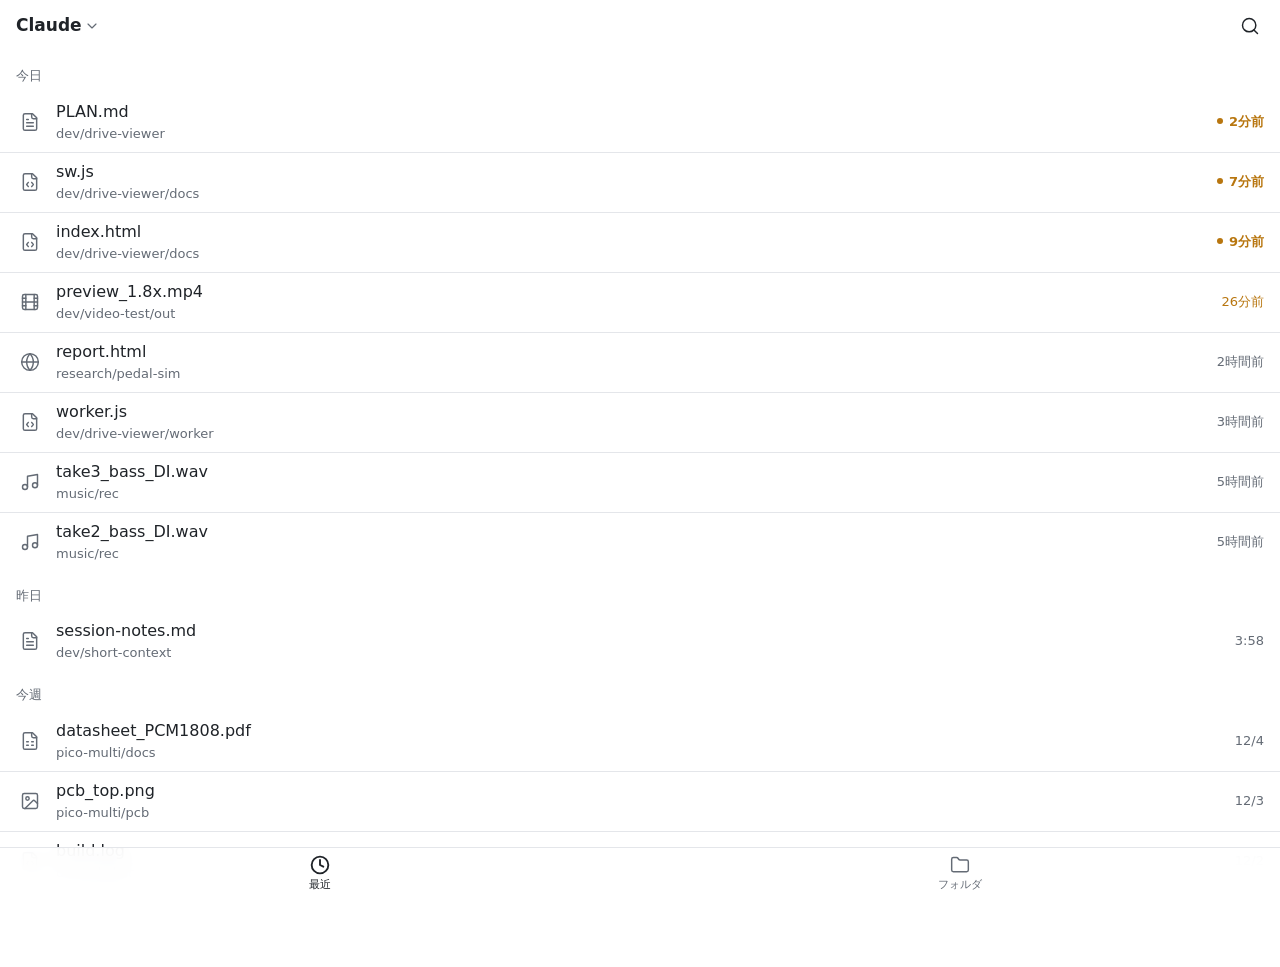
==== commit 26d48966: "モック：「…」メニューから相手の更新をいつでも起こせるようにする（衝突の確認用） Co-Authored-By: Claude Opus 5.5 <noreply@anthropic.com> Cla" ====
--- a/docs/mock/index.html
+++ b/docs/mock/index.html
@@ -5,7 +5,7 @@
 <meta name="viewport" content="width=device-width, initial-scale=1, viewport-fit=cover">
 <meta name="color-scheme" content="light dark">
 <meta name="theme-color" content="#ffffff" media="(prefers-color-scheme: light)">
-<meta name="theme-color" content="#1b1e23" media="(prefers-color-scheme: dark)">
+<meta name="theme-color" content="#000000" media="(prefers-color-scheme: dark)">
 <meta name="apple-mobile-web-app-capable" content="yes">
 <title>Drive Viewer モック</title>
 <style>
@@ -26,12 +26,14 @@
   --t-fast: 110ms;
   --out: cubic-bezier(.22, 1, .36, 1);      /* イーズアウト */
   --shadow: 0 10px 30px rgba(0,0,0,.18), 0 0 0 1px var(--line);
+  --mine: #2f6fdf; --mine-bg: #eaf1fd; --theirs-bg: #fbf1df;   /* 差分の色：相手＝琥珀、自分＝青 */
 }
 @media (prefers-color-scheme: dark) {
   :root {
-    --paper: #1b1e23; --paper-2: #24282e; --ink: #e9eaec; --ink-2: #9aa1ab;
-    --line: #2e333a; --fresh: #e3a23f; --focus: #7aa7ff;
-    --shadow: 0 10px 30px rgba(0,0,0,.5), 0 0 0 1px var(--line);
+    --paper: #000000; --paper-2: #16171a; --ink: #ececee; --ink-2: #93979f;
+    --line: #232428; --fresh: #e3a23f; --focus: #7aa7ff;
+    --shadow: 0 10px 30px rgba(0,0,0,.8), 0 0 0 1px #2c2d32;
+    --mine: #7aa7ff; --mine-bg: #0f1a2e; --theirs-bg: #2a1f0c;
   }
 }
 @media (prefers-reduced-motion: reduce) { :root { --t: 0ms; --t-fast: 0ms; } }
@@ -168,7 +170,6 @@
   padding: 4px var(--pad) 24px; background: var(--paper); color: var(--ink);
   font: .875rem/1.65 ui-monospace, "SF Mono", Menlo, monospace; field-sizing: content;
 }
-.editbar { display: flex; gap: 8px; justify-content: flex-end; padding: 8px var(--pad) calc(8px + env(safe-area-inset-bottom)); background: var(--paper); border-top: 1px solid var(--line); }
 .btn { min-height: var(--target); padding: 0 18px; border-radius: 10px; font-weight: 600; }
 .btn.ghost { color: var(--ink-2); }
 .btn.solid { background: var(--ink); color: var(--paper); }
@@ -198,7 +199,7 @@
 .sheet.media { z-index: 20; }
 .sheet.media.mini {
   inset: auto 8px calc(var(--bar) + env(safe-area-inset-bottom) + 8px) 8px;
-  height: var(--mini); border-radius: 12px; box-shadow: var(--shadow);
+  height: var(--mini); border-radius: 12px; box-shadow: var(--shadow); background: var(--paper-2);
   flex-direction: row; align-items: center; touch-action: none;
 }
 body.sheet-open .sheet.media.mini { bottom: calc(env(safe-area-inset-bottom) + 8px); }
@@ -249,6 +250,32 @@
 
 .search { padding: 0 var(--pad) 8px; }
 .search input { width: 100%; min-height: var(--target); border: 0; border-radius: 10px; background: var(--paper-2); color: var(--ink); padding: 0 12px; font: inherit; }
+/* ===== 衝突：差分とマージ（全画面） ===== */
+dialog.merge { max-width: none; width: 100%; height: 100%; max-height: none; margin: 0; padding: 0; border-radius: 0; box-shadow: none; display: none; flex-direction: column; }
+dialog.merge[open] { display: flex; }
+dialog.merge::backdrop { background: transparent; }
+.merge .top { position: static; padding-right: max(var(--pad), env(safe-area-inset-right)); }
+.merge .stats { display: flex; flex-wrap: wrap; gap: 6px 14px; align-items: center; padding: 2px var(--pad) 10px; font-size: .8125rem; color: var(--ink-2); }
+.merge .stats b { font-weight: 600; color: var(--ink); font-variant-numeric: tabular-nums; }
+.merge .stats .sp { flex: 1; }
+.merge .lines { flex: 1; overflow-y: auto; padding: 0 0 16px; font: .8125rem/1.6 ui-monospace, "SF Mono", Menlo, monospace; }
+.ln { padding: 0 var(--pad) 0 calc(var(--pad) - 3px); border-left: 3px solid transparent; white-space: pre-wrap; word-break: break-word; min-height: 1.6em; }
+.ln.ctx { color: var(--ink-2); }
+.ln.del { color: var(--ink-2); text-decoration: line-through; text-decoration-color: color-mix(in srgb, var(--ink-2) 60%, transparent); }
+.ln.theirs { border-left-color: var(--fresh); background: var(--theirs-bg); }
+.ln.mine { border-left-color: var(--mine); background: var(--mine-bg); }
+.gap { padding: 2px var(--pad); color: var(--ink-2); font: .75rem/1.6 -apple-system, system-ui, sans-serif; }
+.tag { display: block; padding: 8px var(--pad) 2px; font: 600 .75rem/1.4 -apple-system, system-ui, sans-serif; }
+.tag.theirs { color: var(--fresh); } .tag.mine { color: var(--mine); }
+.hunk { margin: 8px 8px; border-radius: 10px; box-shadow: 0 0 0 1px var(--line); overflow: hidden; }
+.hunk .head { display: flex; align-items: center; gap: 8px; padding: 8px 8px 8px 12px; background: var(--paper-2); font: 600 .8125rem/1.4 -apple-system, system-ui, sans-serif; }
+.hunk .head span { flex: 1; }
+.hunk .seg button { min-height: 32px; }
+.hunk .side { opacity: .45; transition: opacity var(--t-fast) var(--out); }
+.hunk .side.on { opacity: 1; }
+.merge .acts { display: grid; grid-template-columns: 1fr 1fr; gap: 8px; padding: 10px var(--pad) calc(10px + env(safe-area-inset-bottom)); border-top: 1px solid var(--line); }
+.merge .acts .solid { grid-column: 1 / -1; }
+.merge .acts .btn.line { box-shadow: 0 0 0 1px var(--line); font-weight: 500; }
 </style>
 </head>
 <body>
@@ -263,13 +290,27 @@
 <div popover id="scopeMenu" class="menu"></div>
 <div popover id="moreMenu" class="menu"></div>
 <div class="toast" id="toast" role="status"><span id="toastText"></span><button id="toastAct"></button></div>
-<dialog id="conflict">
-  <h3>エージェントが先に更新しています</h3>
-  <p>開いてから 2 分の間に、このファイルは別の場所で書き換えられました。</p>
+<dialog id="conflict" class="merge" aria-labelledby="mergeTitle">
+  <header class="top">
+    <button class="icon-btn" data-c="cancel" aria-label="編集に戻る"><svg class="i" aria-hidden="true"><use href="#i-chev-d"/></svg></button>
+    <span class="title" id="mergeTitle"></span>
+    <div class="seg mv" role="group" aria-label="表示する範囲"></div>
+  </header>
+  <div class="stats"></div>
+  <div class="lines"></div>
   <div class="acts">
-    <button class="btn solid" data-c="reload">最新を読み込む（編集を破棄）</button>
-    <button class="btn" style="box-shadow:0 0 0 1px var(--line)" data-c="overwrite">自分の編集で上書き</button>
-    <button class="btn ghost" data-c="cancel">戻る</button>
+    <button class="btn line" data-c="reload">最新を読み込む</button>
+    <button class="btn line" data-c="overwrite">自分の版で上書き</button>
+    <button class="btn solid" data-c="merge">マージして保存</button>
+  </div>
+</dialog>
+
+<dialog id="discard">
+  <h3>編集を破棄しますか</h3>
+  <p>保存していない変更は消えます。</p>
+  <div class="acts">
+    <button class="btn solid" data-d="discard">破棄する</button>
+    <button class="btn ghost" data-d="keep">編集に戻る</button>
   </div>
 </dialog>
 
@@ -351,6 +392,7 @@
 const EXTRA_DIRS = ["Claude/memory", "Music", "大学", "大学/計算力学"];
 const PINS = ["Claude", "Claude/dev"];
 const ICON = { md: "i-file-text", code: "i-file-code", video: "i-film", audio: "i-music", image: "i-image", pdf: "i-pdf", html: "i-globe" };
+[...FILES, ...NEWCOMERS].forEach((f) => (f.rv = 1));
 const allFiles = () => [...FILES, ...NEWCOMERS.filter((n) => n.t)];
 const byId = (id) => [...FILES, ...NEWCOMERS].find((x) => x.id === id);
 
@@ -524,7 +566,6 @@
   growFrom(s, originEl);
   docSheet = s;
   history.pushState({ sheet: "doc" }, "");
-  if (f.id === "plan") armUpdate(s);
 }
 function closeDoc(fromTransform) {
   const s = docSheet; if (!s) return;
@@ -540,7 +581,7 @@
     <header class="top" data-grab>
       <button class="icon-btn" data-act="close" aria-label="閉じる">${icon("i-chev-d")}</button>
       <span class="title">${esc(f.name)}</span>
-      ${textual ? `<button class="icon-btn" data-act="edit" aria-label="編集">${icon("i-pencil")}</button>` : ""}
+      ${textual ? `<button class="icon-btn" data-act="cancel-edit" aria-label="編集をやめる" hidden>${icon("i-x")}</button><button class="icon-btn" data-act="edit" aria-label="編集">${icon("i-pencil")}</button>` : ""}
       <button class="icon-btn" data-act="more" aria-label="その他">${icon("i-more")}</button>
     </header>
     <div class="scroll">
@@ -572,14 +613,129 @@
   else if (f.kind === "image") body.innerHTML = `<div style="padding:0 var(--pad)"><div style="aspect-ratio:4/3;border-radius:8px;background:var(--paper-2);display:grid;place-items:center;color:var(--ink-2)">${icon("i-image")}</div></div>`;
 }
 const setSeg = (s, m) => s.querySelectorAll(".seg button").forEach((b) => b.setAttribute("aria-pressed", b.dataset.mode == m));
+// 編集中は ✎ が ✓（保存）に変わり、その左に ×（やめる）が出る。どちらも常に押せる。
+function setEditButtons(s, editing) {
+  const main = $('[data-act="edit"],[data-act="save"]', s);
+  main.dataset.act = editing ? "save" : "edit";
+  main.setAttribute("aria-label", editing ? "保存" : "編集");
+  main.innerHTML = icon(editing ? "i-check" : "i-pencil");
+  $('[data-act="cancel-edit"]', s).hidden = !editing;
+}
 function enterEdit(s) {
   const f = s._file;
-  $(".subbar", s).hidden = true; $('[data-act="edit"]', s).hidden = true;
+  s._editing = true; s._editBase = f.body; s._editV = f.rv;
+  $(".subbar", s).hidden = true; setEditButtons(s, true);
   $(".body", s).innerHTML = `<textarea class="edit" spellcheck="false" aria-label="${esc(f.name)} を編集"></textarea>`;
-  s.append(h(`<div class="editbar"><button class="btn ghost" data-act="discard">破棄</button><button class="btn solid" data-act="save">保存</button></div>`));
   const ta = $("textarea", s); ta.value = f.body; ta.focus({ preventScroll: true });
 }
-function leaveEdit(s) { $(".subbar", s).hidden = false; $('[data-act="edit"]', s).hidden = false; $(".editbar", s)?.remove(); renderBody(s, 0); setSeg(s, 0); }
+function leaveEdit(s) { s._editing = false; $(".subbar", s).hidden = false; setEditButtons(s, false); renderBody(s, 0); setSeg(s, 0); }
+const editText = (s) => $("textarea.edit", s)?.value ?? "";
+const isDirty = (s) => !!s._editing && editText(s) !== s._editBase;
+function saveEdit(s) {
+  const f = s._file;
+  if (f.rv !== s._editV) { openMerge(s); return; }   // 開いた後に別の場所で更新された
+  if (isDirty(s)) { f.body = editText(s); f.rv++; f.t = Date.now(); toast("保存しました"); }
+  leaveEdit(s);
+}
+// やめる：変更が無ければそのまま抜ける。変更があるときだけ確認する
+let afterDiscard = null;
+function cancelEdit(s, then) {
+  if (!isDirty(s)) { leaveEdit(s); then && then(); return; }
+  afterDiscard = then || null;
+  $("#discard").showModal();
+}
+
+// モック：別の場所（エージェント）での更新を起こす。本文の最初の段落の行を書き換え、末尾に節を足す
+let simCount = 0;
+function simulateRemote(s) {
+  const f = s._file;
+  const lines = (f.remote ?? f.body).split("\n");
+  const i = lines.findIndex((l, k) => k > 0 && l.trim() && !l.startsWith("#") && !l.startsWith("|") && !l.startsWith("```"));
+  if (i > 0) lines[i] = lines[i] + "（相手が書き換え）";
+  simCount++;
+  f.rv++; f.remote = lines.join("\n") + `\n## 相手の追記 ${simCount}\n\nエージェントが書き足した段落。\n`;
+  if (s._editing) { toast(`${f.name} が別の場所で更新されました`); return; }
+  toast(`${f.name} が更新されました`, "再読込", () => {
+    f.body = f.remote; f.t = Date.now();
+    $(".meta", s).textContent = `今に更新 ・ ${f.size}`; $(".meta", s).classList.add("fresh");
+    renderBody(s, 0); setSeg(s, 0);
+  });
+}
+
+/* ===================== 衝突：3方向マージ ===================== */
+// 行単位の最長共通部分列。a[i] と対応する b の添字を返す（無ければ -1）
+function lcsMatch(a, b) {
+  const n = a.length, m = b.length, w = m + 1;
+  const dp = new Uint32Array((n + 1) * w);
+  for (let i = n - 1; i >= 0; i--) for (let j = m - 1; j >= 0; j--)
+    dp[i * w + j] = a[i] === b[j] ? dp[(i + 1) * w + j + 1] + 1 : Math.max(dp[(i + 1) * w + j], dp[i * w + j + 1]);
+  const match = new Array(n).fill(-1);
+  for (let i = 0, j = 0; i < n && j < m;) {
+    if (a[i] === b[j]) { match[i] = j; i++; j++; }
+    else if (dp[(i + 1) * w + j] >= dp[i * w + j + 1]) i++; else j++;
+  }
+  return match;
+}
+const same = (x, y) => x.length === y.length && x.every((v, i) => v === y[i]);
+// base を基準に mine と theirs を突き合わせ、塊に分ける
+function diff3(base, mine, theirs) {
+  const mb = lcsMatch(base, mine), tb = lcsMatch(base, theirs), out = [];
+  let i = 0, j = 0, k = 0;
+  while (i < base.length || j < mine.length || k < theirs.length) {
+    let a = i;
+    while (a < base.length && !(mb[a] >= j && tb[a] >= k)) a++;
+    const je = a < base.length ? mb[a] : mine.length, ke = a < base.length ? tb[a] : theirs.length;
+    if (a === i && je === j && ke === k) { out.push({ t: "same", lines: [base[i]] }); i++; j++; k++; continue; }
+    const B = base.slice(i, a), M = mine.slice(j, je), Th = theirs.slice(k, ke);
+    if (same(M, B)) out.push({ t: "theirs", base: B, lines: Th });
+    else if (same(Th, B)) out.push({ t: "mine", base: B, lines: M });
+    else if (same(M, Th)) out.push({ t: "both", base: B, lines: M });
+    else out.push({ t: "conflict", base: B, mine: M, theirs: Th, pick: "both" });
+    i = a; j = je; k = ke;
+  }
+  return out;
+}
+let mergeState = null;
+function openMerge(s) {
+  const f = s._file;
+  const chunks = diff3(s._editBase.split("\n"), editText(s).split("\n"), (f.remote ?? f.body).split("\n"));
+  mergeState = { s, chunks, onlyChanges: true };
+  renderMerge();
+  $("#conflict").showModal();
+}
+function mergedText() {
+  return mergeState.chunks.flatMap((c) =>
+    c.t === "same" ? c.lines : c.t !== "conflict" ? c.lines :
+    c.pick === "mine" ? c.mine : c.pick === "theirs" ? c.theirs : [...c.theirs, ...c.mine]).join("\n");
+}
+function renderMerge() {
+  const { chunks, onlyChanges } = mergeState, d = $("#conflict");
+  const n = (t) => chunks.filter((c) => c.t === t).length;
+  $("#mergeTitle").textContent = n("conflict") ? `衝突 ${n("conflict")}か所` : "別の場所で更新あり";
+  $(".seg.mv", d).innerHTML = `<button data-mv="1" aria-pressed="${onlyChanges}">変更箇所</button><button data-mv="0" aria-pressed="${!onlyChanges}">全文</button>`;
+  $(".stats", d).innerHTML = `<span>相手の変更 <b>${n("theirs") + n("both")}</b></span><span>自分の変更 <b>${n("mine")}</b></span><span>衝突 <b>${n("conflict")}</b></span>`;
+  const L = (cls, text) => `<div class="ln ${cls}">${esc(text) || " "}</div>`;
+  let html = "";
+  chunks.forEach((c, idx) => {
+    if (c.t === "same") {
+      const near = chunks.slice(Math.max(0, idx - 2), idx + 3).some((x) => x.t !== "same");
+      if (!onlyChanges || near) html += L("ctx", c.lines[0]);
+      else if (!html.endsWith("</div>\n<!--gap-->")) html += `<div class="gap">…</div>\n<!--gap-->`;
+      return;
+    }
+    if (c.t === "conflict") {
+      const on = (k) => (c.pick === k || c.pick === "both" ? "on" : "");
+      html += `<div class="hunk"><div class="head"><span>この箇所を両方が変えました</span>
+        <div class="seg" role="group" aria-label="どちらを残すか">${[["theirs", "相手"], ["mine", "自分"], ["both", "両方"]].map(([k, l]) => `<button data-pick="${idx}:${k}" aria-pressed="${c.pick === k}">${l}</button>`).join("")}</div></div>
+        <div class="side ${on("theirs")}"><span class="tag theirs">相手</span>${c.theirs.map((t) => L("theirs", t)).join("") || L("del", "（削除）")}</div>
+        <div class="side ${on("mine")}"><span class="tag mine">自分</span>${c.mine.map((t) => L("mine", t)).join("") || L("del", "（削除）")}</div></div>`;
+      return;
+    }
+    const who = c.t === "mine" ? "mine" : "theirs";
+    html += c.base.map((t) => L("del", t)).join("") + c.lines.map((t) => L(who, t)).join("");
+  });
+  $(".lines", d).innerHTML = html.replace(/\n<!--gap-->/g, "");
+}
 
 /* ===================== メディア：全画面 ⇄ 下部のミニバー ===================== */
 function openMedia(f, originEl) {
@@ -678,6 +834,11 @@
   const v = d.dy / Math.max(1, e.timeStamp - d.t0); // px/ms
   if (d.mini) { if (d.dy < -30 || v < -0.3) expandMedia(); return; }
   const tr = d.s.style.transform;
+  if ((d.dy > 90 || v > 0.5) && isDirty(d.s)) {
+    d.s.style.transform = ""; d.s.animate([{ transform: tr }, { transform: "none" }], { duration: T(), easing: EASE() });
+    cancelEdit(d.s, () => history.back());
+    return;
+  }
   if (d.dy > 90 || v > 0.5) {
     d.s._dragTr = tr;
     history.back(); // popstate で閉じる／収める
@@ -712,15 +873,37 @@
   if ("toggle" in t.dataset) { expand(t.closest(".node")); return; }
   if (t.dataset.mode) { setSeg(s, t.dataset.mode); renderBody(s, Number(t.dataset.mode)); return; }
   if (t.dataset.rate) { t.parentElement.querySelectorAll("button").forEach((b) => b.setAttribute("aria-pressed", b === t)); if (media.el) media.el.playbackRate = Number(t.dataset.rate); return; }
-  if (t.dataset.c) { $("#conflict").close(); if (docSheet && t.dataset.c !== "cancel") { leaveEdit(docSheet); toast(t.dataset.c === "reload" ? "最新を読み込みました" : "保存しました"); } return; }
+  if (t.dataset.mv) { mergeState.onlyChanges = t.dataset.mv === "1"; renderMerge(); return; }
+  if (t.dataset.pick) { const [ix, k] = t.dataset.pick.split(":"); mergeState.chunks[ix].pick = k; renderMerge(); return; }
+  if (t.dataset.c) {
+    const ds = mergeState && mergeState.s;
+    $("#conflict").close();
+    if (!ds || t.dataset.c === "cancel") return;
+    const f = ds._file;
+    if (t.dataset.c === "reload") { f.body = f.remote ?? f.body; leaveEdit(ds); toast("最新を読み込みました"); }
+    else {
+      f.body = t.dataset.c === "merge" ? mergedText() : editText(ds);
+      f.rv++; f.t = Date.now(); leaveEdit(ds);
+      toast(t.dataset.c === "merge" ? "マージして保存しました" : "上書きして保存しました");
+    }
+    mergeState = null;
+    return;
+  }
+  if (t.dataset.d) {
+    $("#discard").close();
+    if (t.dataset.d === "discard" && docSheet) { leaveEdit(docSheet); const fn = afterDiscard; afterDiscard = null; fn && fn(); }
+    else afterDiscard = null;
+    return;
+  }
   switch (t.dataset.act) {
-    case "close": case "minimize": history.back(); break;
+    case "close": if (s._editing) cancelEdit(s, () => history.back()); else history.back(); break;
+    case "minimize": history.back(); break;
     case "expand": expandMedia(); break;
     case "playpause": togglePlay(); break;
     case "stop": stopMedia(); break;
     case "edit": enterEdit(s); break;
-    case "discard": leaveEdit(s); break;
-    case "save": $("#conflict").showModal(); break;
+    case "cancel-edit": cancelEdit(s); break;
+    case "save": saveEdit(s); break;
     case "newer": NEWCOMERS.forEach((n) => (n.t = Date.now() - 30e3)); pending = []; renderRecent(p); scrollTo({ top: 0 }); break;
     case "search": {
       if ($(".search", p)) break;
@@ -733,9 +916,11 @@
       const f = s._file, m = $("#moreMenu");
       m.innerHTML = `<div class="path">${esc("マイドライブ/" + f.path + "/" + f.name)}</div><hr>
         <button data-act="copy">${icon("i-link")}リンクをコピー</button>
-        <button data-act="drive">${icon("i-external")}Driveで開く</button>`;
+        <button data-act="drive">${icon("i-external")}Driveで開く</button>
+        ${["md", "code"].includes(f.kind) ? `<hr><button data-act="sim">${icon("i-clock")}相手の更新を起こす（モック）</button>` : ""}`;
       m.showPopover(); break;
     }
+    case "sim": $("#moreMenu").hidePopover(); if (docSheet) simulateRemote(docSheet); break;
     case "copy": $("#moreMenu").hidePopover(); toast("リンクをコピーしました"); break;
     case "drive": $("#moreMenu").hidePopover(); toast("モックなので開きません"); break;
   }
@@ -759,9 +944,12 @@
 function armUpdate(s) {
   if (armed) return; armed = true;
   setTimeout(() => {
-    if (docSheet !== s || $("textarea", s)) { armed = false; return; }
+    if (docSheet !== s) { armed = false; return; }
+    const f = s._file;
+    f.rv++; f.remote = f.body.replace("保存前に `version` を見て、開いた後に書き換えられていたら上書きしない。", "保存前に `version` を比べ、編集を始めた後に書き換えられていたら差分を見せてマージさせる。") + "\n## 追記\n\nエージェントが書き足した段落。\n";
+    if (s._editing) { toast("PLAN.md が別の場所で更新されました"); return; }
     toast("PLAN.md が更新されました", "再読込", () => {
-      const f = s._file; f.t = Date.now(); f.body += "\n## 追記\n\nエージェントが書き足した段落。\n";
+      f.body = f.remote; f.t = Date.now();
       $(".meta", s).textContent = `今に更新 ・ ${f.size}`; $(".meta", s).classList.add("fresh");
       renderBody(s, 0); setSeg(s, 0);
     });
